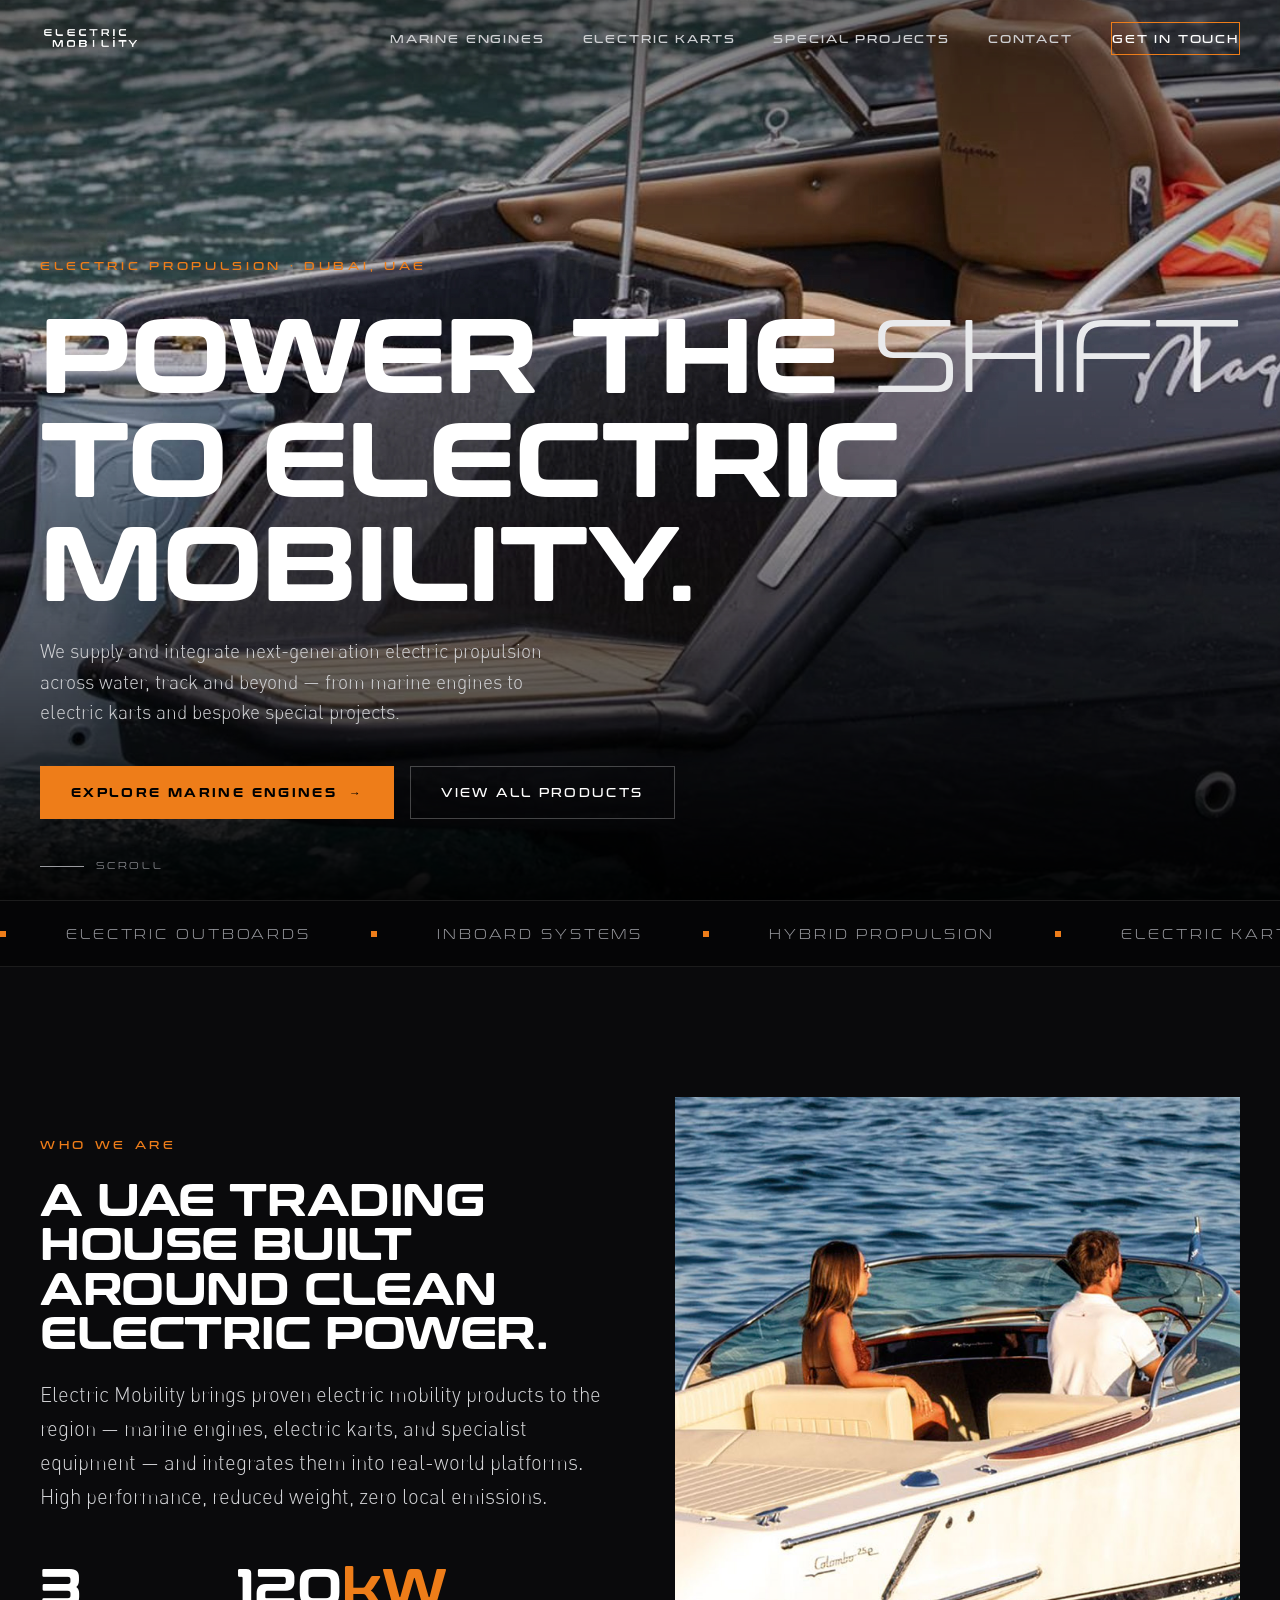
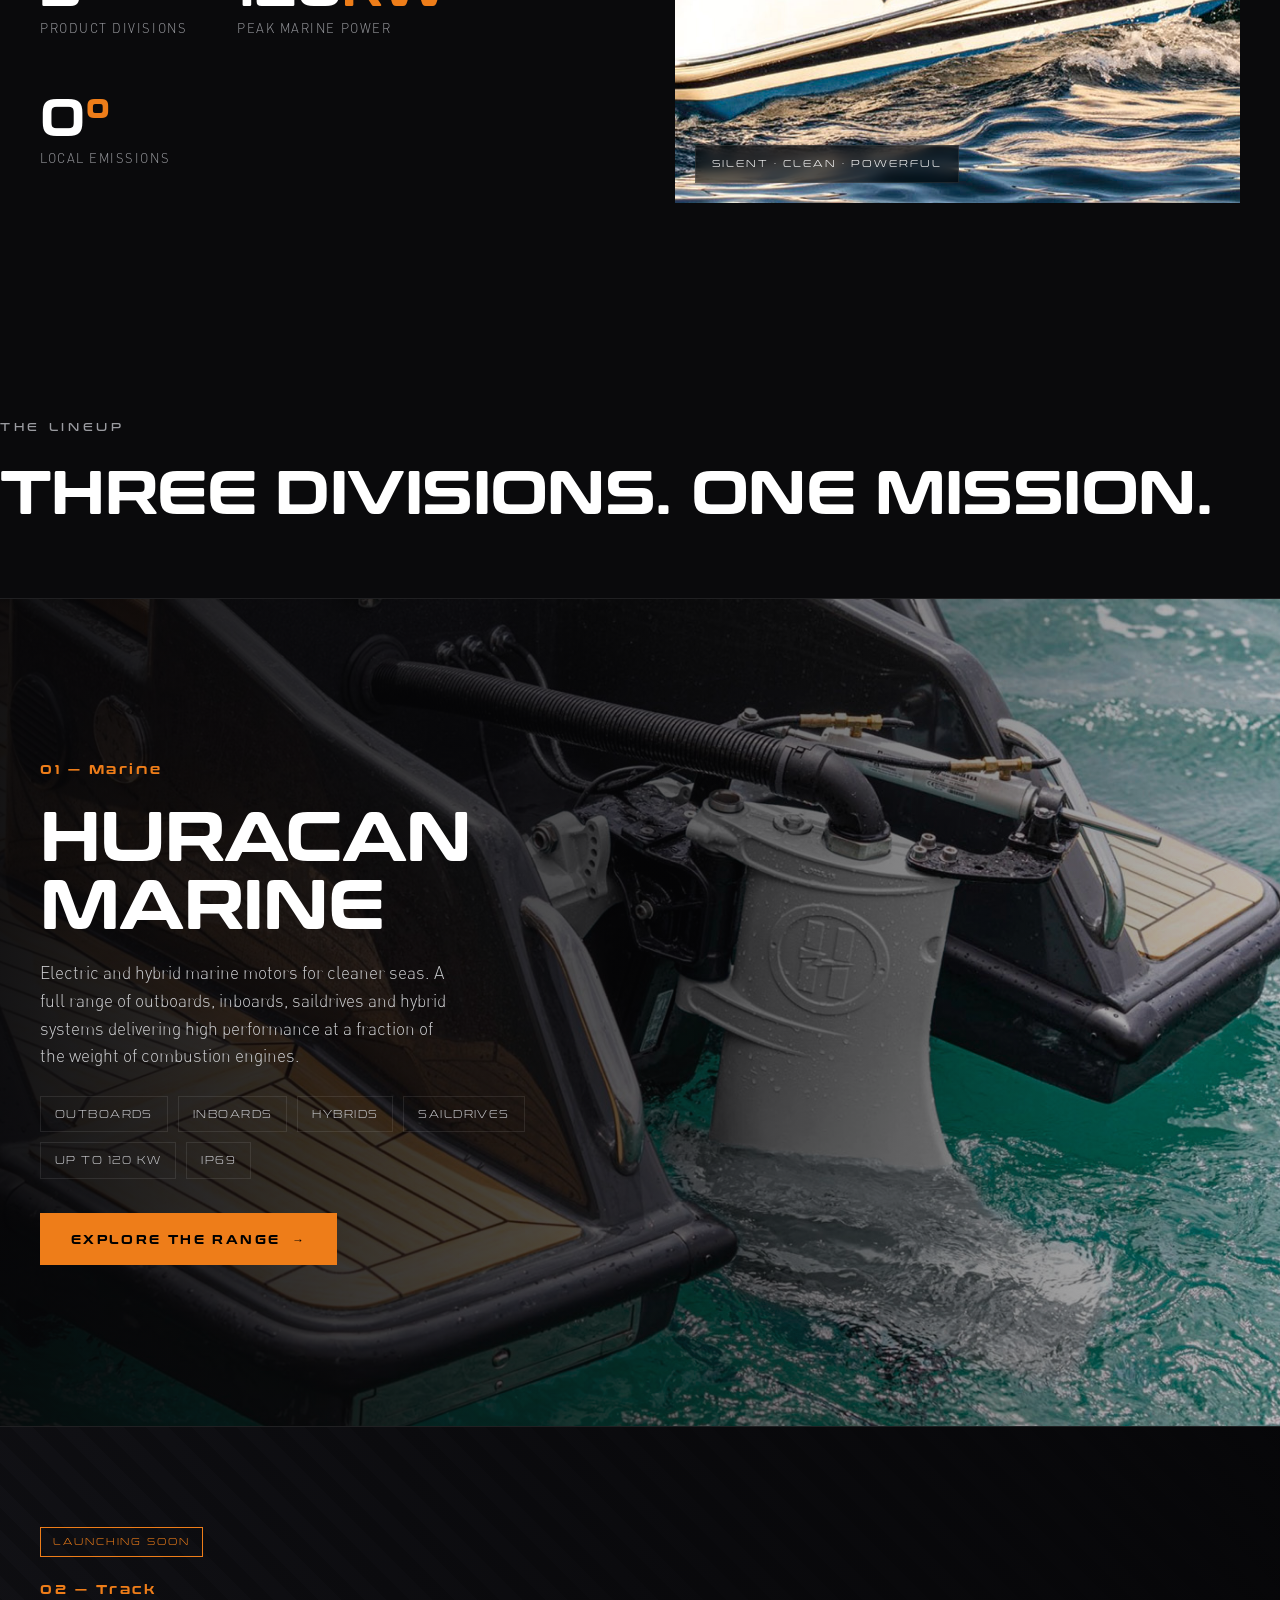
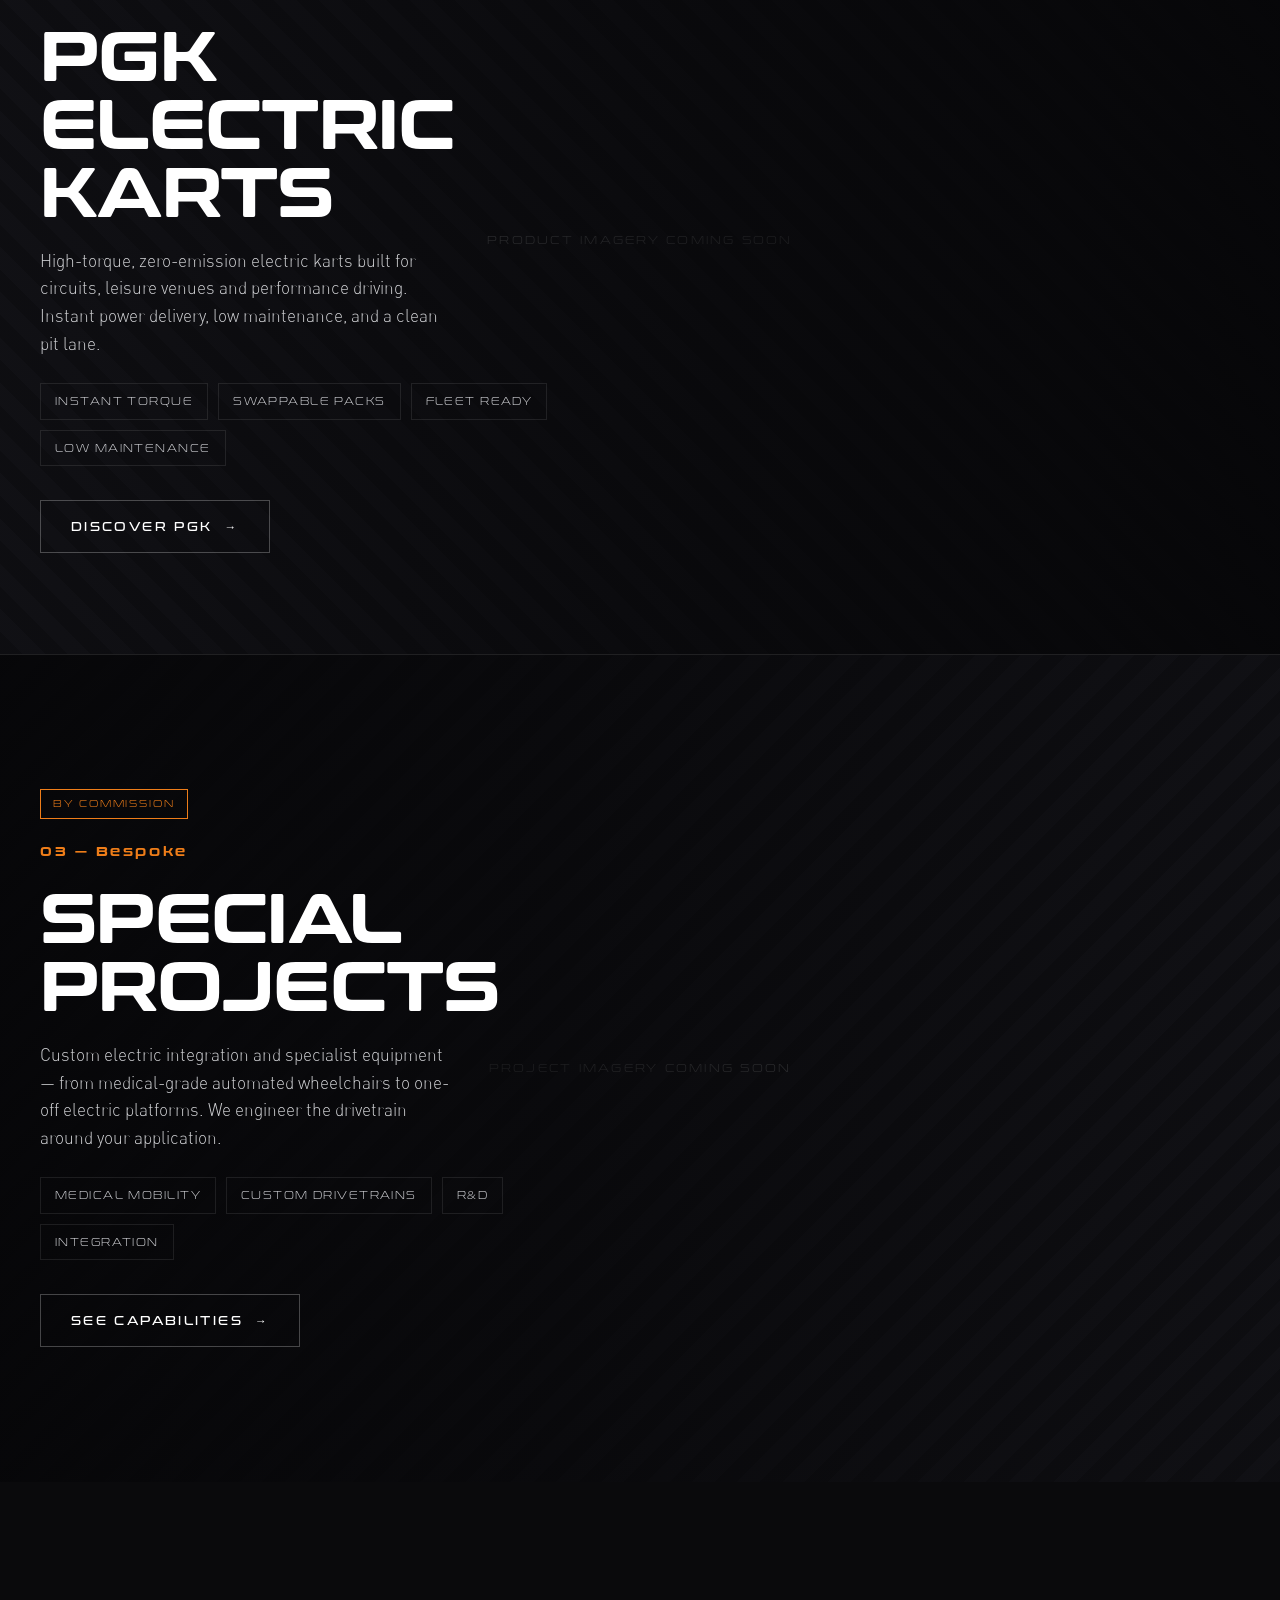
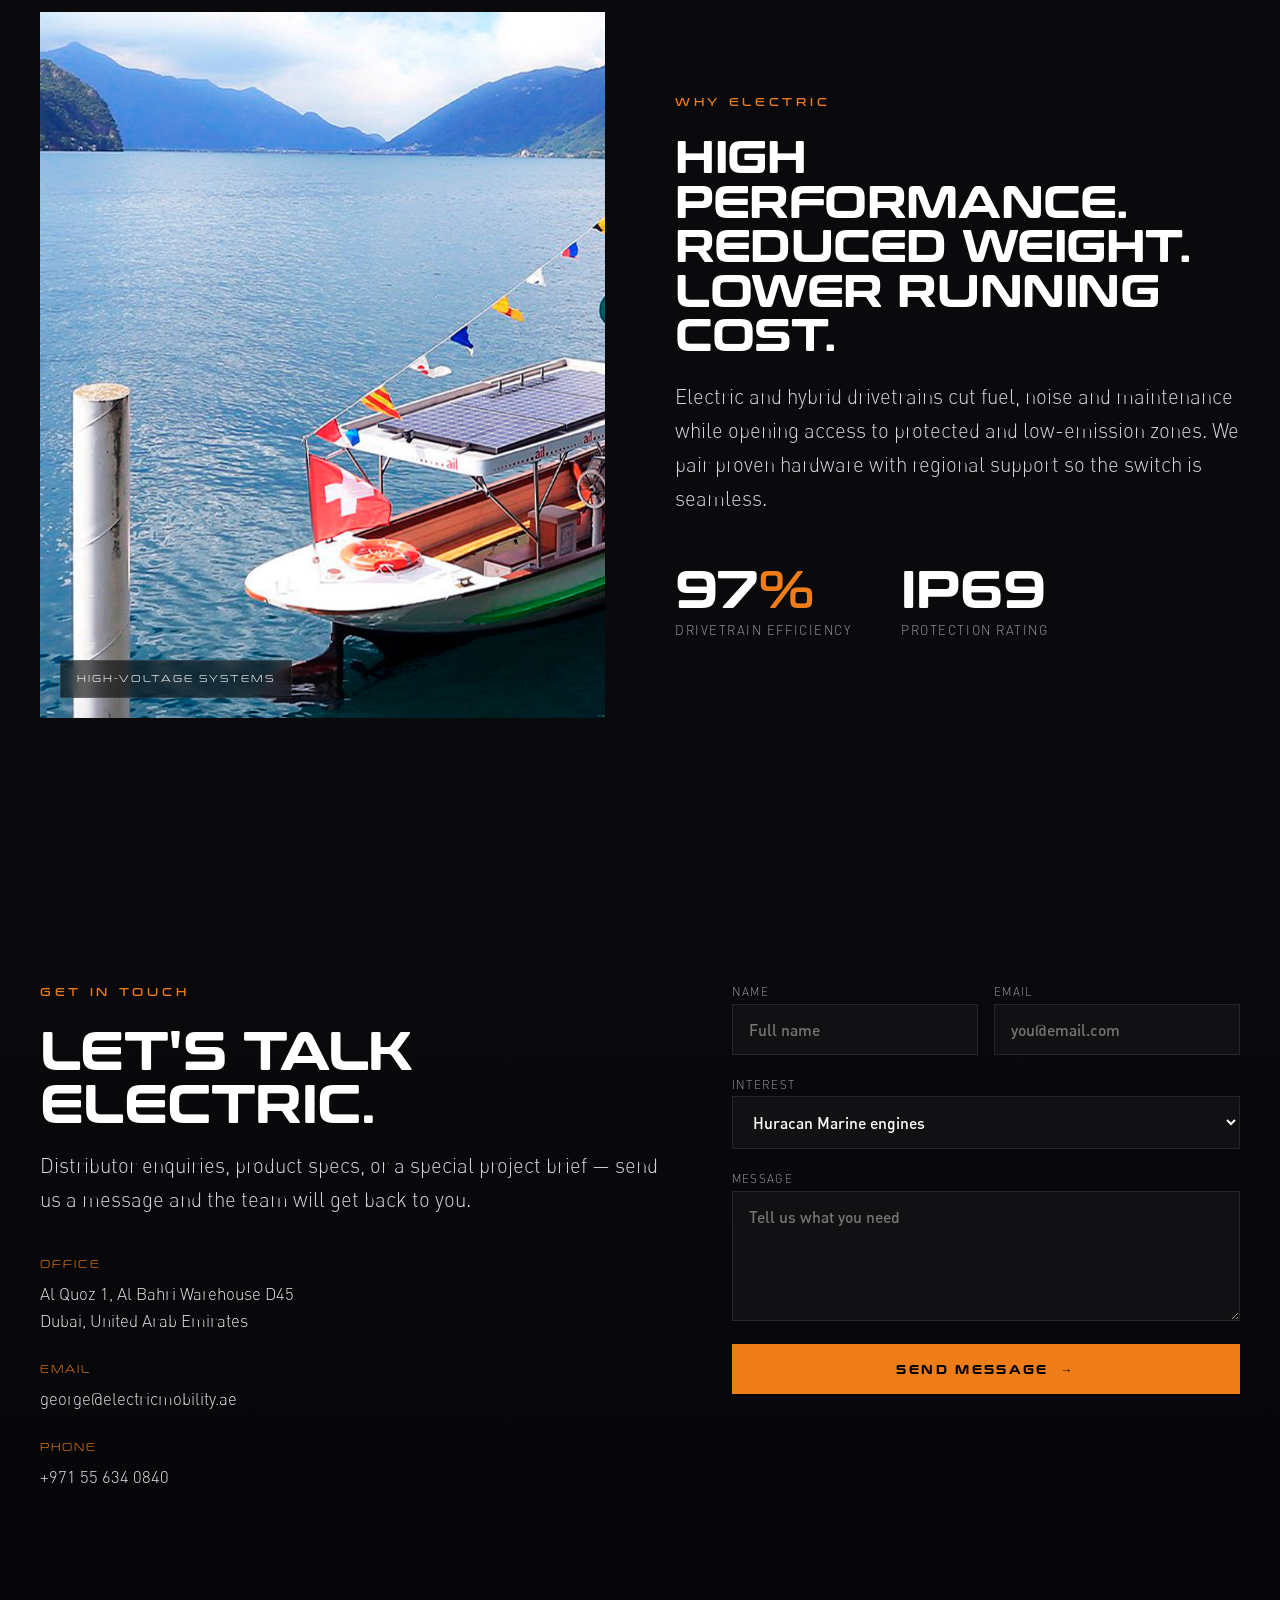
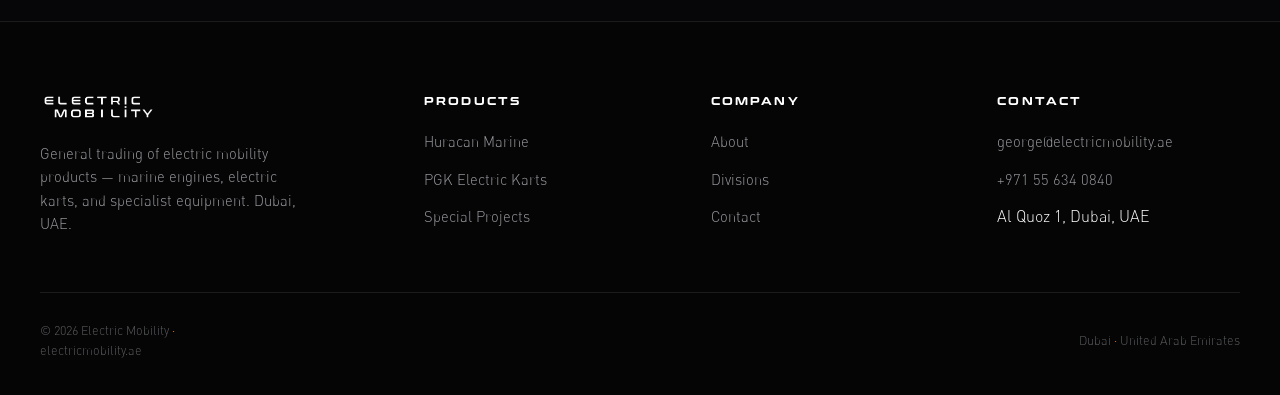
==== index.html @ 78895242 "Add files via upload" ====
<!DOCTYPE html>
<html lang="en">
<head>
<meta charset="UTF-8">
<meta name="viewport" content="width=device-width, initial-scale=1.0">
<title>Electric Mobility | Electric Marine, Karts & Special Projects — Dubai, UAE</title>
<meta name="description" content="Electric Mobility trades next-generation electric propulsion: Huracan marine engines, PGK electric karts, and bespoke special projects. Based in Dubai, UAE.">
<link rel="stylesheet" href="css/style.css">
<noscript><style>.reveal{opacity:1;transform:none;}</style></noscript>
</head>
<body>

<!-- NAV -->
<nav class="nav">
  <div class="wrap">
    <a class="nav-logo" href="index.html"><img src="assets/img/logo/em-logo-white.png" alt="Electric Mobility"></a>
    <div class="nav-links">
      <a href="marine.html">Marine Engines</a>
      <a href="karts.html">Electric Karts</a>
      <a href="special-projects.html">Special Projects</a>
      <a href="#contact">Contact</a>
      <a href="#contact" class="nav-cta">Get in touch</a>
    </div>
    <button class="burger" aria-label="Menu"><span></span><span></span><span></span></button>
  </div>
</nav>
<div class="mobile-menu">
  <a href="marine.html"><span class="idx">01</span>Marine Engines</a>
  <a href="karts.html"><span class="idx">02</span>Electric Karts</a>
  <a href="special-projects.html"><span class="idx">03</span>Special Projects</a>
  <a href="#contact"><span class="idx">04</span>Contact</a>
</div>

<!-- HERO -->
<header class="hero">
  <div class="hero-bg"><img src="assets/img/hero/marine-hero.jpg" alt="Electric marine propulsion"></div>
  <div class="hero-inner">
    <div class="wrap">
      <span class="eyebrow">Electric propulsion · Dubai, UAE</span>
      <h1>Power the <span class="thin">shift</span> to electric mobility.</h1>
      <p class="sub">We supply and integrate next-generation electric propulsion across water, track and beyond — from marine engines to electric karts and bespoke special projects.</p>
      <div class="hero-actions">
        <a href="marine.html" class="btn orange">Explore marine engines <span class="arw">→</span></a>
        <a href="#products" class="btn">View all products</a>
      </div>
    </div>
  </div>
  <div class="scroll-hint"><span class="bar"></span> Scroll</div>
</header>

<!-- STRIP -->
<div class="strip">
  <div class="track">
    <span>Electric Outboards</span><span>Inboard Systems</span><span>Hybrid Propulsion</span><span>Electric Karts</span><span>Medical Mobility</span><span>Custom Integration</span>
    <span>Electric Outboards</span><span>Inboard Systems</span><span>Hybrid Propulsion</span><span>Electric Karts</span><span>Medical Mobility</span><span>Custom Integration</span>
  </div>
</div>

<!-- INTRO -->
<section class="pad" id="about">
  <div class="wrap">
    <div class="intro-grid">
      <div class="col-txt reveal">
        <span class="eyebrow">Who we are</span>
        <h2>A UAE trading house built around clean electric power.</h2>
        <p class="lead">Electric Mobility brings proven electric mobility products to the region — marine engines, electric karts, and specialist equipment — and integrates them into real-world platforms. High performance, reduced weight, zero local emissions.</p>
        <div class="stat-row">
          <div class="stat"><div class="n">3</div><div class="l">Product divisions</div></div>
          <div class="stat"><div class="n">120<span>kW</span></div><div class="l">Peak marine power</div></div>
          <div class="stat"><div class="n">0<span>°</span></div><div class="l">Local emissions</div></div>
        </div>
      </div>
      <div class="intro-img reveal d2">
        <img src="assets/img/hero/lifestyle-01.jpg" alt="Electric boat on the water">
        <div class="tag">Silent · Clean · Powerful</div>
      </div>
    </div>
  </div>
</section>

<!-- PRODUCTS -->
<section id="products">
  <div class="wrap pad-sm reveal">
    <span class="eyebrow muted">The lineup</span>
    <h2 class="section-title">Three divisions. One mission.</h2>
  </div>

  <!-- 01 MARINE -->
  <div class="cat left">
    <div class="cat-bg"><img src="assets/img/hero/marine-01.jpg" alt="Huracan marine engine"></div>
    <div class="wrap">
      <div class="cat-content reveal">
        <div class="cat-num">01 — Marine</div>
        <h2>Huracan Marine</h2>
        <p>Electric and hybrid marine motors for cleaner seas. A full range of outboards, inboards, saildrives and hybrid systems delivering high performance at a fraction of the weight of combustion engines.</p>
        <ul class="feat">
          <li>Outboards</li><li>Inboards</li><li>Hybrids</li><li>Saildrives</li><li>Up to 120 kW</li><li>IP69</li>
        </ul>
        <a href="marine.html" class="btn orange">Explore the range <span class="arw">→</span></a>
      </div>
    </div>
  </div>

  <!-- 02 KARTS -->
  <div class="cat right" style="background:radial-gradient(120% 120% at 80% 20%,#1a1a20 0%,#0a0a0c 60%);">
    <div class="cat-bg" style="background:linear-gradient(135deg,#141419,#0a0a0c);">
      <div class="ph" style="width:100%;height:100%;border:0;background:repeating-linear-gradient(45deg,#101014,#101014 16px,#141419 16px,#141419 32px);">Product imagery coming soon</div>
    </div>
    <div class="wrap">
      <div class="cat-content reveal">
        <span class="badge-soon">Launching soon</span>
        <div class="cat-num">02 — Track</div>
        <h2>PGK Electric Karts</h2>
        <p>High-torque, zero-emission electric karts built for circuits, leisure venues and performance driving. Instant power delivery, low maintenance, and a clean pit lane.</p>
        <ul class="feat">
          <li>Instant torque</li><li>Swappable packs</li><li>Fleet ready</li><li>Low maintenance</li>
        </ul>
        <a href="karts.html" class="btn ghost">Discover PGK <span class="arw">→</span></a>
      </div>
    </div>
  </div>

  <!-- 03 SPECIAL PROJECTS -->
  <div class="cat left" style="background:radial-gradient(120% 120% at 20% 20%,#1a1a20 0%,#0a0a0c 60%);">
    <div class="cat-bg" style="background:linear-gradient(135deg,#141419,#0a0a0c);">
      <div class="ph" style="width:100%;height:100%;border:0;background:repeating-linear-gradient(-45deg,#101014,#101014 16px,#141419 16px,#141419 32px);">Project imagery coming soon</div>
    </div>
    <div class="wrap">
      <div class="cat-content reveal">
        <span class="badge-soon">By commission</span>
        <div class="cat-num">03 — Bespoke</div>
        <h2>Special Projects</h2>
        <p>Custom electric integration and specialist equipment — from medical-grade automated wheelchairs to one-off electric platforms. We engineer the drivetrain around your application.</p>
        <ul class="feat">
          <li>Medical mobility</li><li>Custom drivetrains</li><li>R&amp;D</li><li>Integration</li>
        </ul>
        <a href="special-projects.html" class="btn ghost">See capabilities <span class="arw">→</span></a>
      </div>
    </div>
  </div>
</section>

<!-- WHY / TECH -->
<section class="pad">
  <div class="wrap">
    <div class="intro-grid">
      <div class="intro-img reveal">
        <img src="assets/img/hero/lifestyle-02.jpg" alt="Electric propulsion technology">
        <div class="tag">High-voltage systems</div>
      </div>
      <div class="col-txt reveal d2">
        <span class="eyebrow">Why electric</span>
        <h2>High performance. Reduced weight. Lower running cost.</h2>
        <p class="lead">Electric and hybrid drivetrains cut fuel, noise and maintenance while opening access to protected and low-emission zones. We pair proven hardware with regional support so the switch is seamless.</p>
        <div class="stat-row">
          <div class="stat"><div class="n">97<span>%</span></div><div class="l">Drivetrain efficiency</div></div>
          <div class="stat"><div class="n">IP69</div><div class="l">Protection rating</div></div>
        </div>
      </div>
    </div>
  </div>
</section>

<!-- CONTACT -->
<section class="pad contact" id="contact">
  <div class="wrap">
    <div class="contact-grid">
      <div class="reveal">
        <span class="eyebrow">Get in touch</span>
        <h2>Let's talk electric.</h2>
        <p class="lead">Distributor enquiries, product specs, or a special project brief — send us a message and the team will get back to you.</p>
        <div class="contact-info">
          <div class="ci"><div class="k">Office</div><div class="v">Al Quoz 1, Al Bahri Warehouse D45<br>Dubai, United Arab Emirates</div></div>
          <div class="ci"><div class="k">Email</div><div class="v">george@electricmobility.ae</div></div>
          <div class="ci"><div class="k">Phone</div><div class="v">+971 55 634 0840</div></div>
        </div>
      </div>
      <div class="reveal d2">
        <form class="form">
          <div class="row2">
            <div><label>Name</label><input type="text" required placeholder="Full name"></div>
            <div><label>Email</label><input type="email" required placeholder="you@email.com"></div>
          </div>
          <div><label>Interest</label>
            <select>
              <option>Huracan Marine engines</option>
              <option>PGK Electric karts</option>
              <option>Special projects</option>
              <option>Distributor enquiry</option>
            </select>
          </div>
          <div><label>Message</label><textarea placeholder="Tell us what you need"></textarea></div>
          <button type="submit" class="btn orange" style="justify-content:center;">Send message <span class="arw">→</span></button>
        </form>
      </div>
    </div>
  </div>
</section>

<!-- FOOTER -->
<footer class="footer">
  <div class="wrap">
    <div class="footer-grid">
      <div>
        <div class="footer-logo"><img src="assets/img/logo/em-logo-white.png" alt="Electric Mobility"></div>
        <p>General trading of electric mobility products — marine engines, electric karts, and specialist equipment. Dubai, UAE.</p>
      </div>
      <div>
        <h5>Products</h5>
        <ul>
          <li><a href="marine.html">Huracan Marine</a></li>
          <li><a href="karts.html">PGK Electric Karts</a></li>
          <li><a href="special-projects.html">Special Projects</a></li>
        </ul>
      </div>
      <div>
        <h5>Company</h5>
        <ul>
          <li><a href="#about">About</a></li>
          <li><a href="#products">Divisions</a></li>
          <li><a href="#contact">Contact</a></li>
        </ul>
      </div>
      <div>
        <h5>Contact</h5>
        <ul>
          <li><a href="mailto:george@electricmobility.ae">george@electricmobility.ae</a></li>
          <li><a href="tel:+971556340840">+971 55 634 0840</a></li>
          <li>Al Quoz 1, Dubai, UAE</li>
        </ul>
      </div>
    </div>
    <div class="footer-bottom">
      <p>© <span class="year">2026</span> Electric Mobility <span class="dot">·</span> electricmobility.ae</p>
      <p>Dubai <span class="dot">·</span> United Arab Emirates</p>
    </div>
  </div>
</footer>

<script src="js/main.js"></script>
</body>
</html>
---- css/style.css ----
/* =========================================================
   ELECTRIC MOBILITY — electricmobility.ae
   Dark technical theme. Brand: Black / Orange #EE7D19 / Grey #5A5B5E
   Type: Conthrax (headlines) + DIN Pro (body)
   ========================================================= */

/* ---------- Fonts ---------- */
@font-face{font-family:'Conthrax';src:url('../assets/fonts/Conthrax-Light.otf') format('opentype');font-weight:300;font-style:normal;font-display:swap;}
@font-face{font-family:'Conthrax';src:url('../assets/fonts/Conthrax-Regular.otf') format('opentype');font-weight:400;font-style:normal;font-display:swap;}
@font-face{font-family:'Conthrax';src:url('../assets/fonts/Conthrax-SemiBold.otf') format('opentype');font-weight:600;font-style:normal;font-display:swap;}
@font-face{font-family:'Conthrax';src:url('../assets/fonts/Conthrax-Bold.otf') format('opentype');font-weight:700;font-style:normal;font-display:swap;}
@font-face{font-family:'DINPro';src:url('../assets/fonts/DINPro-Light.otf') format('opentype');font-weight:300;font-style:normal;font-display:swap;}
@font-face{font-family:'DINPro';src:url('../assets/fonts/DINPro-Medium.otf') format('opentype');font-weight:500;font-style:normal;font-display:swap;}
@font-face{font-family:'DINPro';src:url('../assets/fonts/DINPro-Bold.otf') format('opentype');font-weight:700;font-style:normal;font-display:swap;}

/* ---------- Tokens ---------- */
:root{
  --black:#000000;
  --bg:#0a0a0c;
  --bg-2:#111114;
  --bg-3:#17171b;
  --orange:#ee7d19;
  --orange-soft:#f79a4a;
  --grey:#5a5b5e;
  --grey-light:#9a9ba0;
  --line:rgba(255,255,255,0.09);
  --white:#ffffff;
  --head:'Conthrax',sans-serif;
  --body:'DINPro','Segoe UI',sans-serif;
  --nav-h:78px;
  --ease:cubic-bezier(0.16,1,0.3,1);
}

/* ---------- Reset ---------- */
*{margin:0;padding:0;box-sizing:border-box;}
html{scroll-behavior:smooth;-webkit-text-size-adjust:100%;}
body{
  font-family:var(--body);font-weight:300;
  background:var(--bg);color:var(--white);
  line-height:1.6;overflow-x:hidden;
  -webkit-font-smoothing:antialiased;
}
img{max-width:100%;display:block;}
a{color:inherit;text-decoration:none;}
::selection{background:var(--orange);color:#000;}

/* scrollbar */
::-webkit-scrollbar{width:10px;}
::-webkit-scrollbar-track{background:#000;}
::-webkit-scrollbar-thumb{background:#2a2a2e;border-radius:0;}
::-webkit-scrollbar-thumb:hover{background:var(--orange);}

/* ---------- Typography ---------- */
h1,h2,h3,h4,.head{font-family:var(--head);font-weight:700;line-height:1.02;letter-spacing:-0.01em;text-transform:uppercase;}
.eyebrow{
  font-family:var(--head);font-weight:400;font-size:.72rem;letter-spacing:.32em;
  text-transform:uppercase;color:var(--orange);display:inline-block;margin-bottom:22px;
}
.eyebrow.muted{color:var(--grey-light);}
.display{font-size:clamp(2.6rem,7vw,6.2rem);}
.section-title{font-size:clamp(2rem,4.6vw,3.7rem);}
p.lead{font-size:clamp(1.05rem,1.6vw,1.35rem);color:#d5d6d9;font-weight:300;line-height:1.65;}
.muted{color:var(--grey-light);}

/* ---------- Layout ---------- */
.wrap{width:100%;max-width:1320px;margin:0 auto;padding:0 40px;}
section{position:relative;}
.pad{padding:130px 0;}
.pad-sm{padding:80px 0;}

/* ---------- Buttons ---------- */
.btn{
  display:inline-flex;align-items:center;gap:12px;
  font-family:var(--head);font-weight:400;font-size:.74rem;letter-spacing:.2em;text-transform:uppercase;
  padding:16px 30px;border:1px solid rgba(255,255,255,.25);color:#fff;
  background:transparent;cursor:pointer;transition:all .4s var(--ease);
}
.btn .arw{transition:transform .4s var(--ease);}
.btn:hover{background:#fff;color:#000;border-color:#fff;}
.btn:hover .arw{transform:translateX(5px);}
.btn.orange{background:var(--orange);border-color:var(--orange);color:#000;font-weight:700;}
.btn.orange:hover{background:var(--orange-soft);border-color:var(--orange-soft);}
.btn.ghost:hover{background:var(--orange);border-color:var(--orange);color:#000;}

/* ---------- Nav ---------- */
.nav{
  position:fixed;top:0;left:0;width:100%;height:var(--nav-h);z-index:1000;
  display:flex;align-items:center;
  transition:background .45s var(--ease),border-color .45s var(--ease),backdrop-filter .45s var(--ease);
  border-bottom:1px solid transparent;
}
.nav.scrolled{background:rgba(8,8,10,.82);backdrop-filter:blur(14px);border-bottom:1px solid var(--line);}
.nav .wrap{display:flex;align-items:center;justify-content:space-between;}
.nav-logo img{height:26px;width:auto;}
.nav-links{display:flex;align-items:center;gap:38px;}
.nav-links a{
  font-family:var(--head);font-weight:400;font-size:.72rem;letter-spacing:.16em;text-transform:uppercase;
  color:#cfd0d3;position:relative;padding:6px 0;transition:color .3s;
}
.nav-links a::after{content:"";position:absolute;left:0;bottom:0;width:0;height:1px;background:var(--orange);transition:width .35s var(--ease);}
.nav-links a:hover{color:#fff;}
.nav-links a:hover::after,.nav-links a.active::after{width:100%;}
.nav-links a.active{color:#fff;}
.nav-cta{border:1px solid var(--orange);color:#fff!important;padding:11px 20px;}
.nav-cta::after{display:none!important;}
.nav-cta:hover{background:var(--orange);color:#000!important;}
.burger{display:none;flex-direction:column;gap:6px;background:none;border:0;cursor:pointer;padding:8px;}
.burger span{width:26px;height:2px;background:#fff;transition:.3s;}
.mobile-menu{
  position:fixed;inset:0;background:#0a0a0c;z-index:999;transform:translateX(100%);
  transition:transform .5s var(--ease);display:flex;flex-direction:column;justify-content:center;gap:8px;padding:40px;
}
.mobile-menu.open{transform:translateX(0);}
.mobile-menu a{font-family:var(--head);font-weight:700;font-size:2rem;text-transform:uppercase;padding:14px 0;border-bottom:1px solid var(--line);}
.mobile-menu a .idx{font-size:.8rem;color:var(--orange);margin-right:14px;vertical-align:middle;}

/* ---------- Hero ---------- */
.hero{height:100vh;min-height:640px;position:relative;display:flex;align-items:flex-end;overflow:hidden;}
.hero-bg{position:absolute;inset:0;z-index:0;}
.hero-bg img{width:100%;height:100%;object-fit:cover;transform:scale(1.08);animation:heroZoom 14s var(--ease) forwards;}
@keyframes heroZoom{to{transform:scale(1);}}
.hero-bg::after{content:"";position:absolute;inset:0;
  background:linear-gradient(180deg,rgba(0,0,0,.55) 0%,rgba(0,0,0,.15) 35%,rgba(0,0,0,.65) 78%,rgba(0,0,0,.97) 100%);}
.hero-inner{position:relative;z-index:2;width:100%;padding-bottom:9vh;}
.hero h1{font-size:clamp(2.7rem,8vw,7rem);margin:0 0 26px;max-width:16ch;}
.hero h1 .thin{font-weight:300;color:#e9eaec;}
.hero .sub{max-width:52ch;color:#d3d4d7;font-size:clamp(1rem,1.5vw,1.28rem);margin-bottom:38px;}
.hero-actions{display:flex;gap:16px;flex-wrap:wrap;}
.scroll-hint{position:absolute;left:40px;bottom:26px;z-index:3;display:flex;align-items:center;gap:12px;
  font-family:var(--head);font-size:.62rem;letter-spacing:.28em;text-transform:uppercase;color:var(--grey-light);}
.scroll-hint .bar{width:44px;height:1px;background:var(--grey-light);position:relative;overflow:hidden;}
.scroll-hint .bar::after{content:"";position:absolute;left:-44px;top:0;width:44px;height:100%;background:var(--orange);animation:slide 2.4s infinite;}
@keyframes slide{to{left:44px;}}

/* ---------- Marquee strip ---------- */
.strip{border-top:1px solid var(--line);border-bottom:1px solid var(--line);background:#050506;overflow:hidden;}
.strip .track{display:flex;gap:60px;padding:22px 0;white-space:nowrap;animation:marq 30s linear infinite;}
.strip span{font-family:var(--head);font-size:.82rem;letter-spacing:.22em;text-transform:uppercase;color:var(--grey-light);display:inline-flex;align-items:center;gap:60px;}
.strip span::before{content:"";width:6px;height:6px;background:var(--orange);display:inline-block;}
@keyframes marq{to{transform:translateX(-50%);}}

/* ---------- Section intro ---------- */
.intro-grid{display:grid;grid-template-columns:1fr 1fr;gap:70px;align-items:center;}
.intro-grid .col-txt h2{font-size:clamp(1.8rem,3.4vw,2.9rem);margin-bottom:26px;}
.stat-row{display:flex;gap:50px;margin-top:46px;flex-wrap:wrap;}
.stat .n{font-family:var(--head);font-weight:700;font-size:clamp(2rem,4vw,3.1rem);color:#fff;line-height:1;}
.stat .n span{color:var(--orange);}
.stat .l{font-size:.8rem;letter-spacing:.12em;text-transform:uppercase;color:var(--grey-light);margin-top:10px;}
.intro-img{position:relative;aspect-ratio:4/5;overflow:hidden;}
.intro-img img{width:100%;height:100%;object-fit:cover;}
.intro-img .tag{position:absolute;left:20px;bottom:20px;background:rgba(0,0,0,.6);backdrop-filter:blur(6px);
  padding:10px 16px;font-family:var(--head);font-size:.62rem;letter-spacing:.2em;text-transform:uppercase;border:1px solid var(--line);}

/* ---------- Category blocks ---------- */
.cat{position:relative;min-height:92vh;display:flex;align-items:center;overflow:hidden;border-top:1px solid var(--line);}
.cat-bg{position:absolute;inset:0;z-index:0;}
.cat-bg img{width:100%;height:100%;object-fit:cover;}
.cat-bg::after{content:"";position:absolute;inset:0;}
.cat.left .cat-bg::after{background:linear-gradient(90deg,rgba(6,6,8,.94) 0%,rgba(6,6,8,.72) 42%,rgba(6,6,8,.25) 100%);}
.cat.right{justify-content:flex-end;}
.cat.right .cat-bg::after{background:linear-gradient(270deg,rgba(6,6,8,.94) 0%,rgba(6,6,8,.72) 42%,rgba(6,6,8,.25) 100%);}
.cat-content{position:relative;z-index:2;max-width:560px;}
.cat-num{font-family:var(--head);font-weight:700;font-size:.8rem;letter-spacing:.2em;color:var(--orange);margin-bottom:20px;}
.cat h2{font-size:clamp(2.3rem,5.2vw,4.4rem);margin-bottom:24px;}
.cat p{color:#cfd0d3;font-size:1.08rem;margin-bottom:20px;max-width:46ch;}
.cat .feat{list-style:none;display:flex;flex-wrap:wrap;gap:10px 10px;margin:26px 0 34px;}
.cat .feat li{font-family:var(--head);font-size:.64rem;letter-spacing:.14em;text-transform:uppercase;
  border:1px solid var(--line);padding:9px 14px;color:#cbccd0;}
.badge-soon{display:inline-block;font-family:var(--head);font-size:.6rem;letter-spacing:.2em;text-transform:uppercase;
  color:var(--orange);border:1px solid var(--orange);padding:6px 12px;margin-bottom:22px;}

/* ---------- Product grid (marine page) ---------- */
.filter-bar{display:flex;flex-wrap:wrap;gap:10px;margin-bottom:56px;}
.filter-bar button{
  font-family:var(--head);font-size:.66rem;letter-spacing:.16em;text-transform:uppercase;
  background:transparent;color:var(--grey-light);border:1px solid var(--line);padding:11px 20px;cursor:pointer;transition:.3s;
}
.filter-bar button:hover{color:#fff;border-color:rgba(255,255,255,.4);}
.filter-bar button.active{background:var(--orange);color:#000;border-color:var(--orange);}
.prod-grid{display:grid;grid-template-columns:repeat(3,1fr);gap:2px;background:var(--line);border:1px solid var(--line);}
.card{
  background:var(--bg-2);padding:34px 30px 30px;position:relative;overflow:hidden;
  transition:background .45s var(--ease);display:flex;flex-direction:column;min-height:430px;
}
.card::before{content:"";position:absolute;left:0;top:0;width:100%;height:2px;background:var(--orange);transform:scaleX(0);transform-origin:left;transition:transform .5s var(--ease);}
.card:hover{background:var(--bg-3);}
.card:hover::before{transform:scaleX(1);}
.card:hover .card-img img{transform:scale(1.07);}
.card-cat{font-family:var(--head);font-size:.6rem;letter-spacing:.2em;text-transform:uppercase;color:var(--orange);margin-bottom:14px;}
.card-img{height:190px;display:flex;align-items:center;justify-content:center;margin:6px 0 18px;}
.card-img img{max-height:190px;width:auto;object-fit:contain;transition:transform .6s var(--ease);filter:drop-shadow(0 20px 30px rgba(0,0,0,.5));}
.card h3{font-size:1.45rem;margin-bottom:12px;letter-spacing:0;}
.card .spec{display:flex;gap:22px;margin-top:auto;padding-top:20px;border-top:1px solid var(--line);}
.card .spec .s .v{font-family:var(--head);font-weight:700;font-size:1.15rem;color:#fff;}
.card .spec .s .v small{font-size:.62rem;color:var(--grey-light);margin-left:2px;}
.card .spec .s .k{font-size:.64rem;letter-spacing:.1em;text-transform:uppercase;color:var(--grey-light);margin-top:4px;}
.card .more{margin-top:20px;font-family:var(--head);font-size:.64rem;letter-spacing:.18em;text-transform:uppercase;color:var(--grey-light);display:flex;align-items:center;gap:8px;transition:color .3s;}
.card:hover .more{color:var(--orange);}

/* group heading */
.group-head{display:flex;align-items:baseline;gap:18px;margin:70px 0 30px;}
.group-head:first-of-type{margin-top:0;}
.group-head h3{font-size:1.5rem;}
.group-head .line{flex:1;height:1px;background:var(--line);}
.group-head .cnt{font-family:var(--head);font-size:.7rem;color:var(--grey-light);letter-spacing:.1em;}

/* page hero (interior) */
.page-hero{height:70vh;min-height:520px;display:flex;align-items:flex-end;position:relative;overflow:hidden;}
.page-hero .hero-bg::after{background:linear-gradient(180deg,rgba(0,0,0,.5),rgba(0,0,0,.4) 40%,rgba(10,10,12,.98));}
.page-hero .hero-inner{padding-bottom:8vh;}
.page-hero h1{font-size:clamp(2.6rem,7vw,6rem);margin-bottom:20px;}
.page-hero .sub{max-width:56ch;color:#d3d4d7;font-size:1.15rem;}
.breadcrumb{font-family:var(--head);font-size:.64rem;letter-spacing:.2em;text-transform:uppercase;color:var(--grey-light);margin-bottom:22px;}
.breadcrumb a:hover{color:var(--orange);}

/* placeholder blocks */
.ph{background:repeating-linear-gradient(45deg,#141418,#141418 12px,#17171c 12px,#17171c 24px);
  border:1px solid var(--line);display:flex;align-items:center;justify-content:center;
  color:var(--grey);font-family:var(--head);font-size:.7rem;letter-spacing:.2em;text-transform:uppercase;min-height:280px;}
.ph.tall{aspect-ratio:4/5;}
.ph-grid{display:grid;grid-template-columns:repeat(3,1fr);gap:20px;}
.note{border-left:2px solid var(--orange);background:var(--bg-2);padding:20px 24px;color:var(--grey-light);font-size:.92rem;margin-top:30px;}

/* ---------- Contact ---------- */
.contact{background:linear-gradient(180deg,#0a0a0c,#060608);}
.contact-grid{display:grid;grid-template-columns:1.1fr .9fr;gap:70px;}
.contact h2{font-size:clamp(2rem,4vw,3.2rem);margin-bottom:22px;}
.contact-info{margin-top:40px;display:grid;gap:26px;}
.ci .k{font-family:var(--head);font-size:.66rem;letter-spacing:.2em;text-transform:uppercase;color:var(--orange);margin-bottom:8px;}
.ci .v{font-size:1.05rem;color:#e6e7e9;}
.form{display:grid;gap:16px;}
.form input,.form textarea,.form select{
  width:100%;background:var(--bg-2);border:1px solid var(--line);color:#fff;padding:15px 16px;
  font-family:var(--body);font-size:.98rem;transition:border-color .3s;
}
.form input:focus,.form textarea:focus,.form select:focus{outline:none;border-color:var(--orange);}
.form textarea{min-height:130px;resize:vertical;}
.form .row2{display:grid;grid-template-columns:1fr 1fr;gap:16px;}
.form label{font-size:.72rem;letter-spacing:.12em;text-transform:uppercase;color:var(--grey-light);}

/* ---------- Footer ---------- */
.footer{background:#050506;border-top:1px solid var(--line);padding:70px 0 34px;}
.footer-grid{display:grid;grid-template-columns:1.4fr 1fr 1fr 1fr;gap:44px;margin-bottom:56px;}
.footer-logo img{height:30px;margin-bottom:20px;}
.footer p{color:var(--grey-light);font-size:.92rem;max-width:34ch;}
.footer h5{font-family:var(--head);font-size:.68rem;letter-spacing:.2em;text-transform:uppercase;color:#fff;margin-bottom:20px;}
.footer ul{list-style:none;display:grid;gap:12px;}
.footer ul a{color:var(--grey-light);font-size:.92rem;transition:color .3s;}
.footer ul a:hover{color:var(--orange);}
.footer-bottom{display:flex;justify-content:space-between;align-items:center;padding-top:28px;border-top:1px solid var(--line);flex-wrap:wrap;gap:14px;}
.footer-bottom p{font-size:.78rem;color:var(--grey);}
.footer-bottom .dot{color:var(--orange);}

/* ---------- Reveal animation ---------- */
.reveal{opacity:0;transform:translateY(38px);transition:opacity 1s var(--ease),transform 1s var(--ease);}
.reveal.in{opacity:1;transform:none;}
.reveal.d1{transition-delay:.08s;}
.reveal.d2{transition-delay:.16s;}
.reveal.d3{transition-delay:.24s;}
.reveal.d4{transition-delay:.32s;}

/* ---------- Responsive ---------- */
@media(max-width:980px){
  .wrap{padding:0 24px;}
  .pad{padding:90px 0;}
  .nav-links{display:none;}
  .burger{display:flex;}
  .intro-grid,.contact-grid{grid-template-columns:1fr;gap:44px;}
  .prod-grid{grid-template-columns:repeat(2,1fr);}
  .ph-grid{grid-template-columns:1fr 1fr;}
  .footer-grid{grid-template-columns:1fr 1fr;gap:34px;}
  .cat.right{justify-content:flex-start;}
  .cat.right .cat-bg::after{background:linear-gradient(90deg,rgba(6,6,8,.94),rgba(6,6,8,.7) 42%,rgba(6,6,8,.3));}
  .scroll-hint{display:none;}
}
@media(max-width:600px){
  .wrap{padding:0 18px;}
  .prod-grid{grid-template-columns:1fr;}
  .ph-grid{grid-template-columns:1fr;}
  .footer-grid{grid-template-columns:1fr;}
  .form .row2{grid-template-columns:1fr;}
  .stat-row{gap:30px;}
  .hero{min-height:560px;}
}
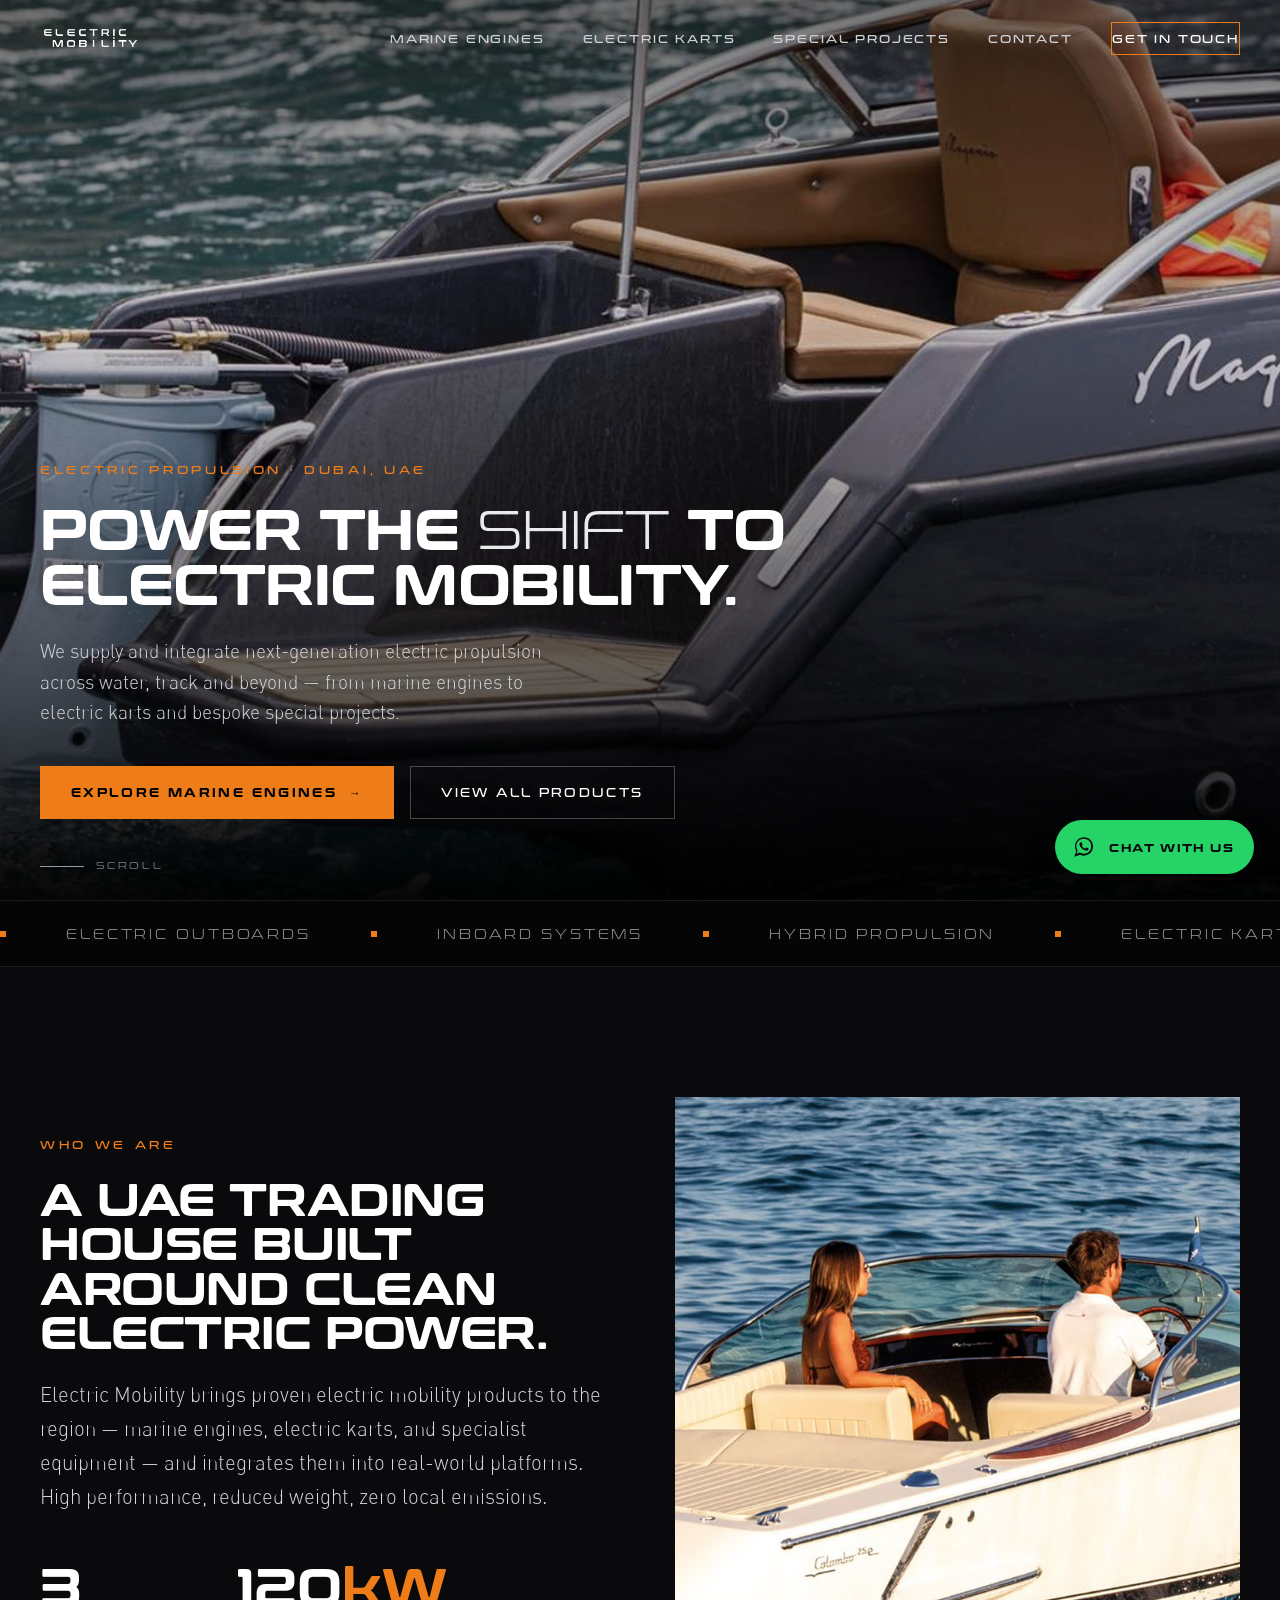
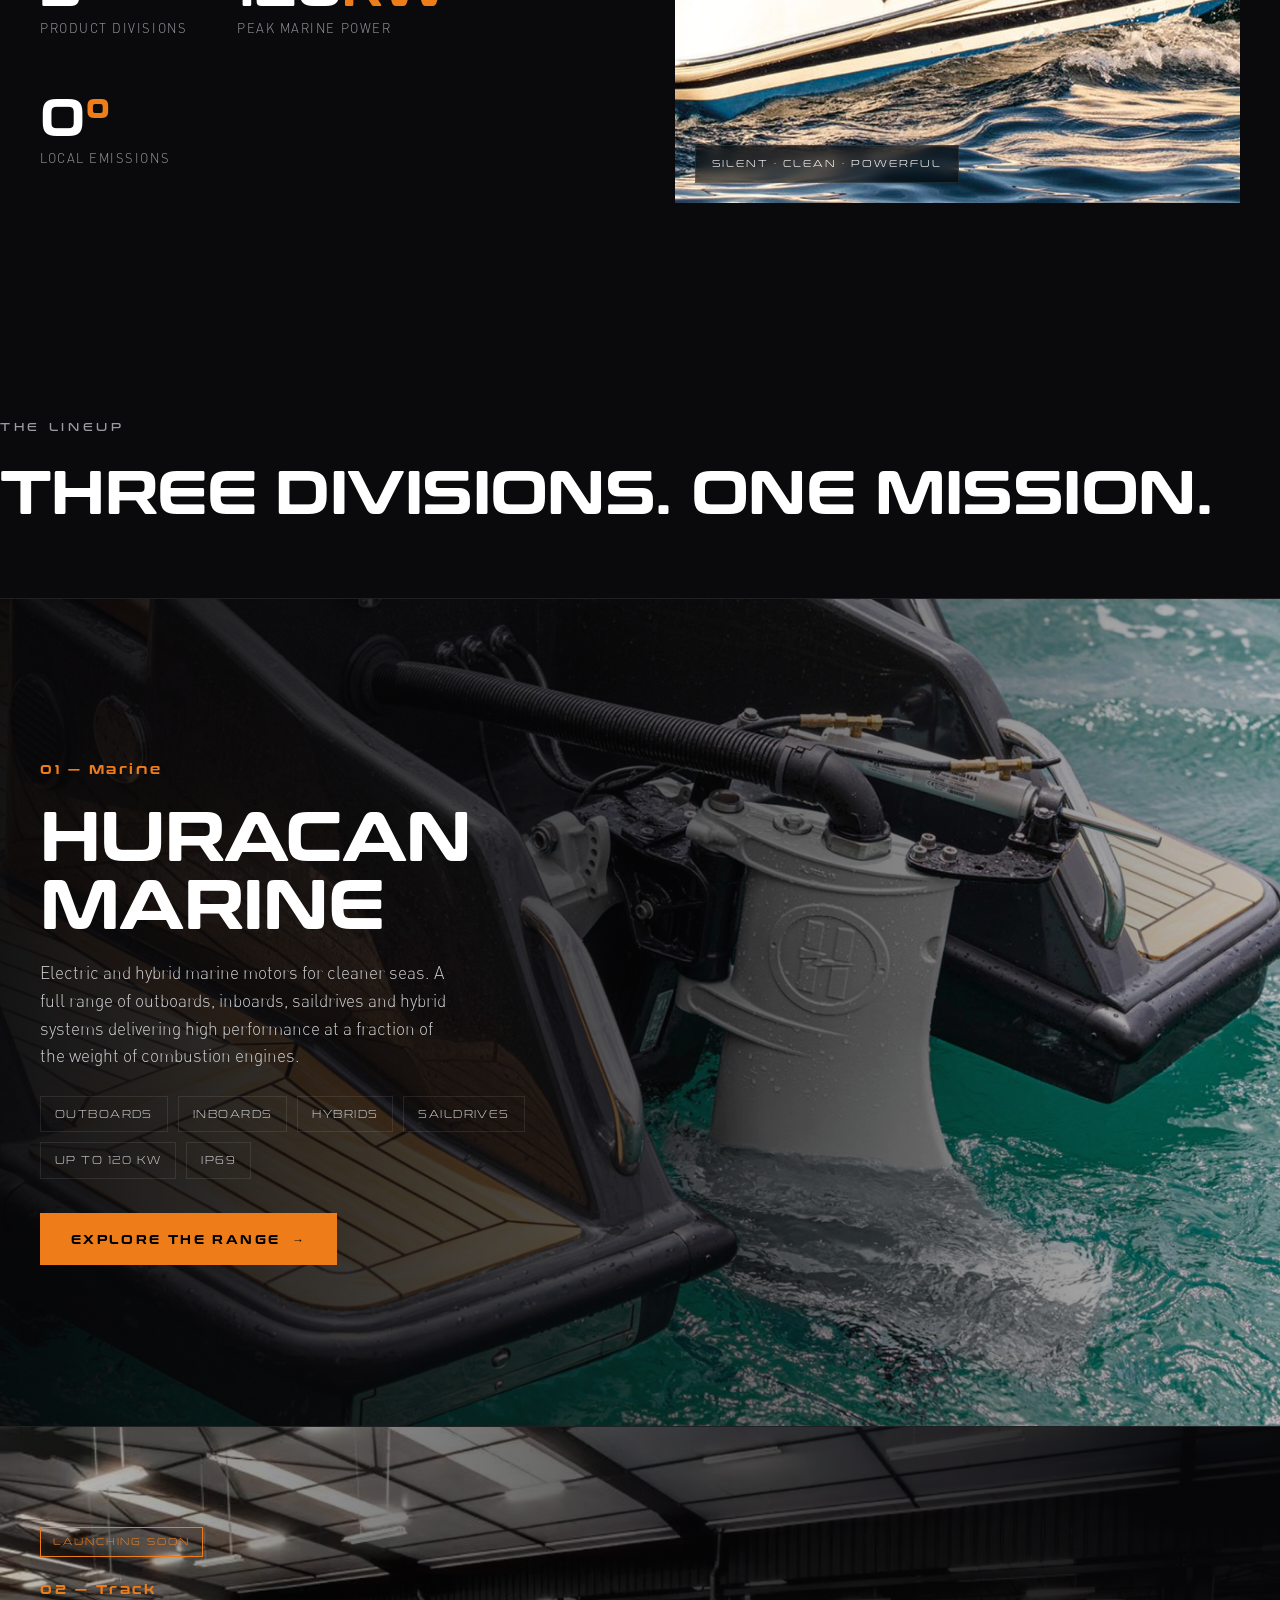
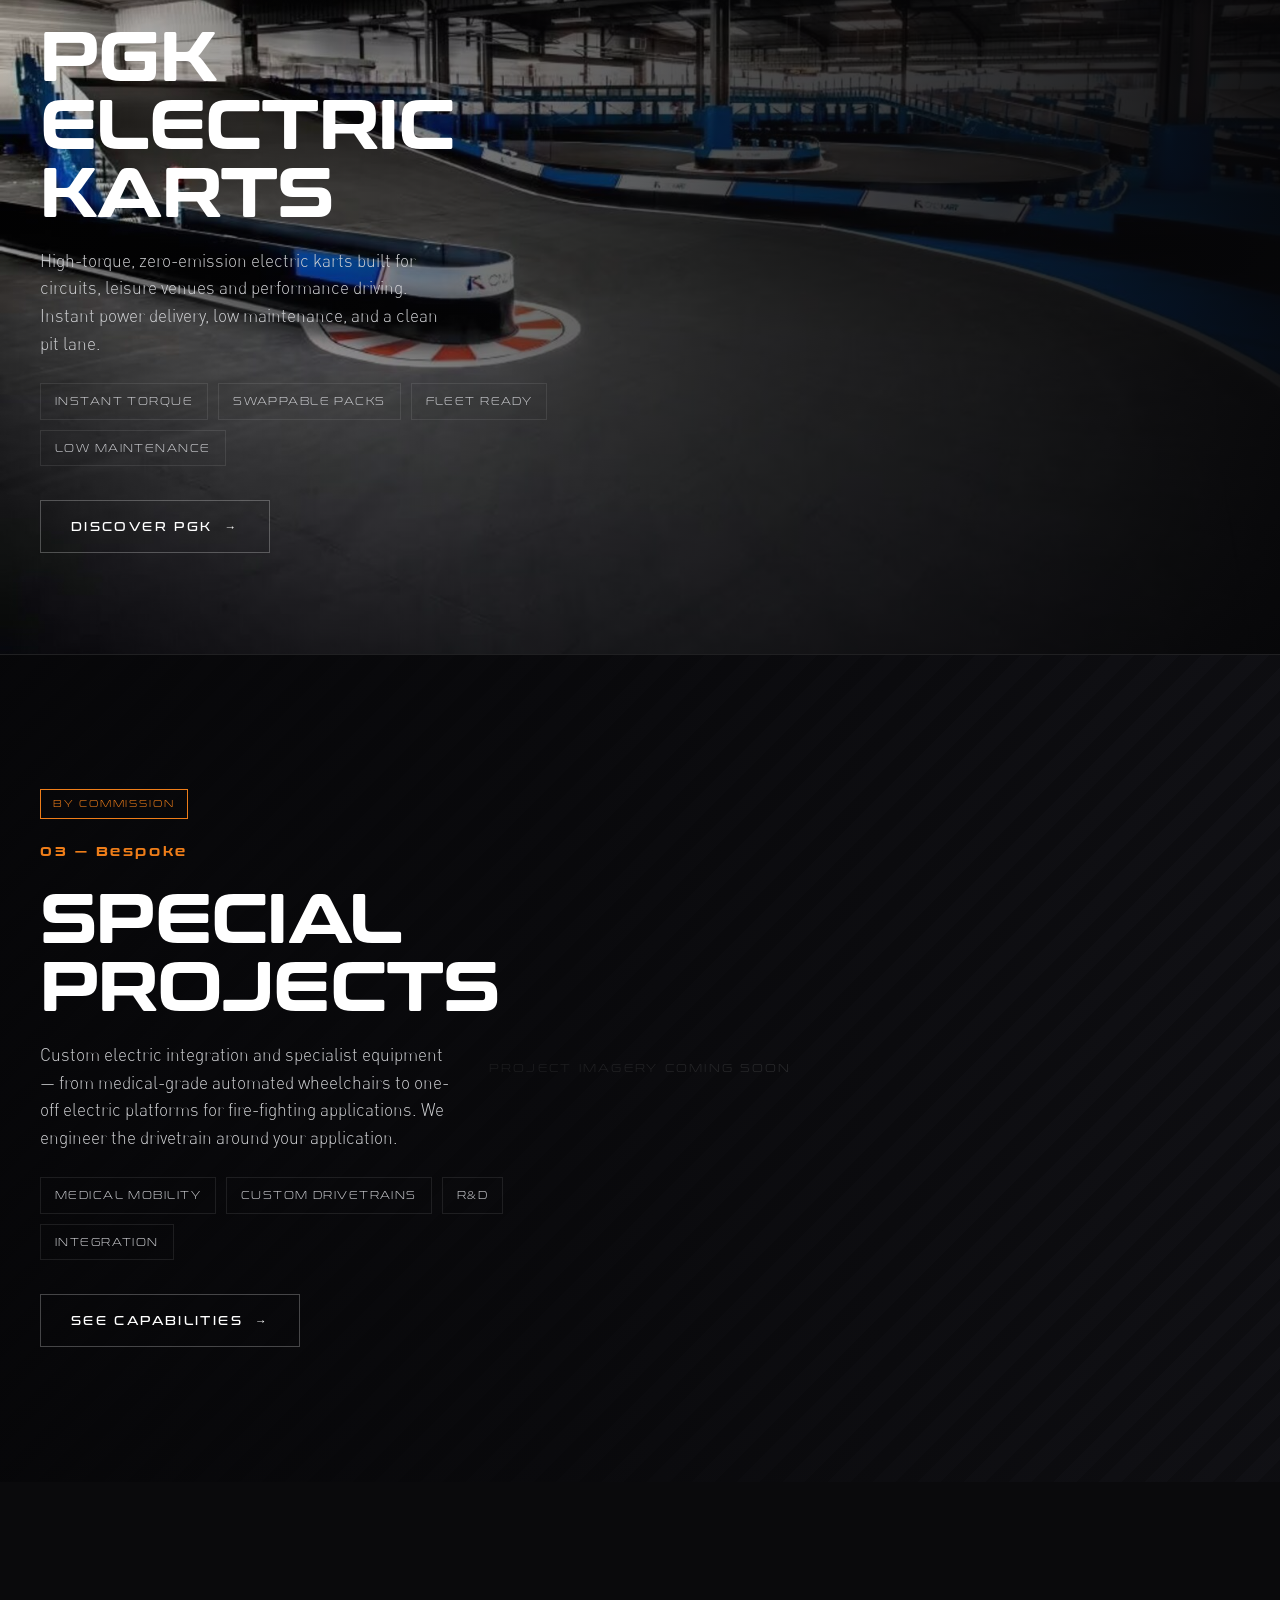
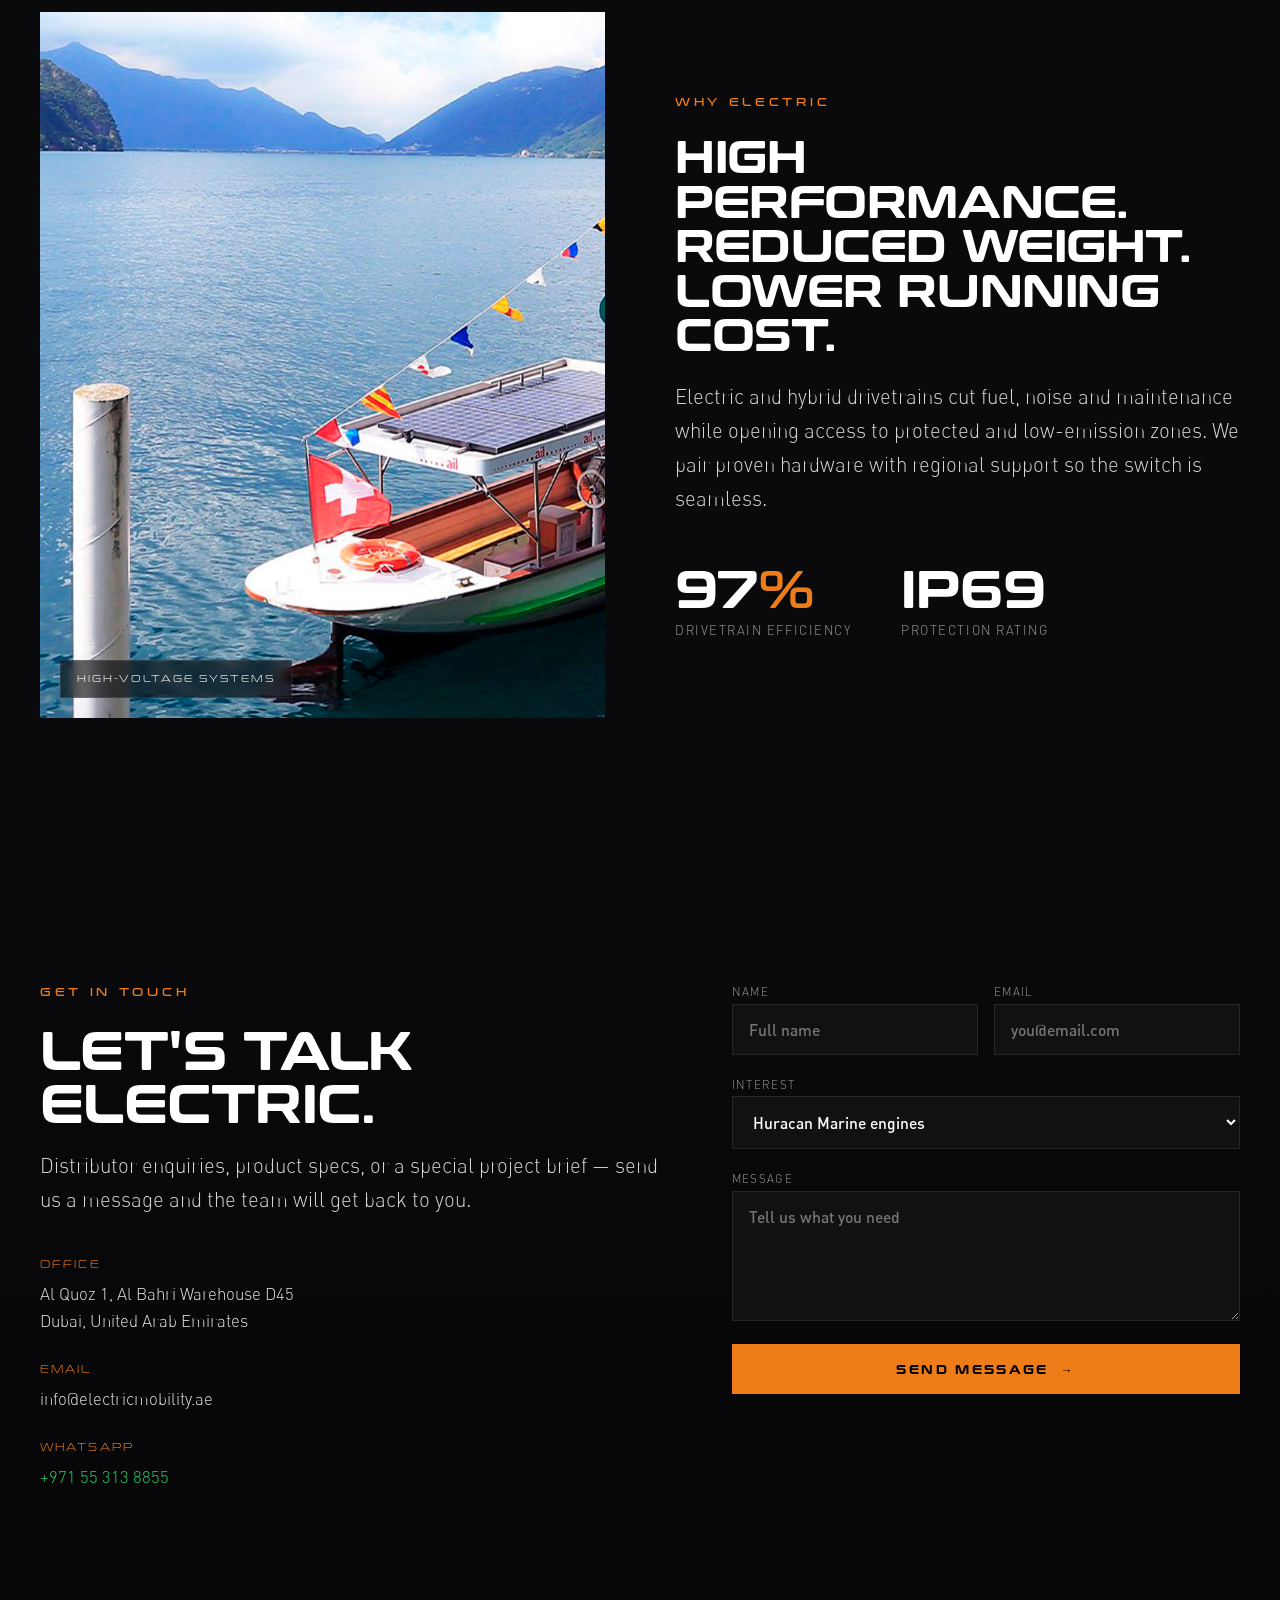
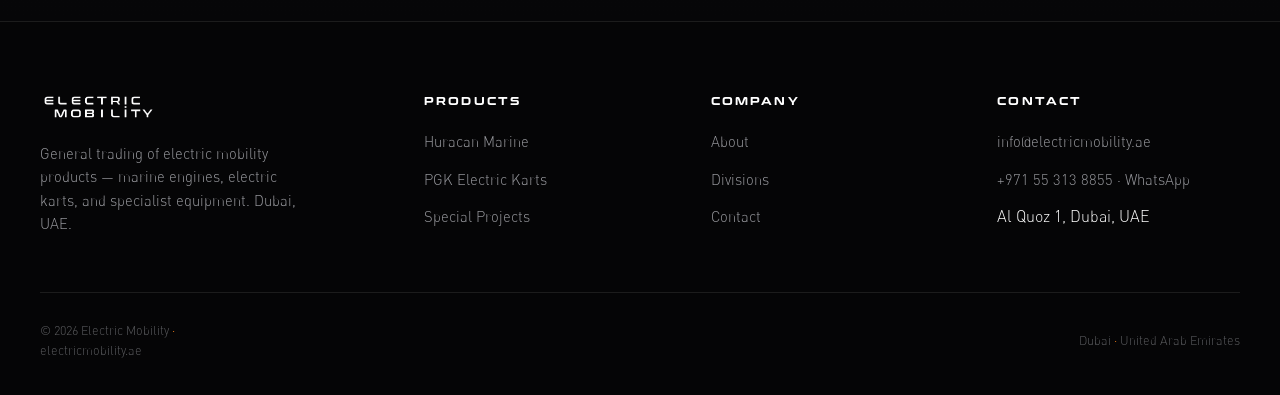
==== commit 1815041b: "Add files via upload" ====
--- a/index.html
+++ b/index.html
@@ -102,10 +102,8 @@
   </div>
 
   <!-- 02 KARTS -->
-  <div class="cat right" style="background:radial-gradient(120% 120% at 80% 20%,#1a1a20 0%,#0a0a0c 60%);">
-    <div class="cat-bg" style="background:linear-gradient(135deg,#141419,#0a0a0c);">
-      <div class="ph" style="width:100%;height:100%;border:0;background:repeating-linear-gradient(45deg,#101014,#101014 16px,#141419 16px,#141419 32px);">Product imagery coming soon</div>
-    </div>
+  <div class="cat right">
+    <div class="cat-bg"><img src="assets/img/karts/karts-wide.jpg" alt="PGK electric karting circuit"></div>
     <div class="wrap">
       <div class="cat-content reveal">
         <span class="badge-soon">Launching soon</span>
@@ -130,7 +128,7 @@
         <span class="badge-soon">By commission</span>
         <div class="cat-num">03 — Bespoke</div>
         <h2>Special Projects</h2>
-        <p>Custom electric integration and specialist equipment — from medical-grade automated wheelchairs to one-off electric platforms. We engineer the drivetrain around your application.</p>
+        <p>Custom electric integration and specialist equipment — from medical-grade automated wheelchairs to one-off electric platforms for fire-fighting applications. We engineer the drivetrain around your application.</p>
         <ul class="feat">
           <li>Medical mobility</li><li>Custom drivetrains</li><li>R&amp;D</li><li>Integration</li>
         </ul>
@@ -171,8 +169,8 @@
         <p class="lead">Distributor enquiries, product specs, or a special project brief — send us a message and the team will get back to you.</p>
         <div class="contact-info">
           <div class="ci"><div class="k">Office</div><div class="v">Al Quoz 1, Al Bahri Warehouse D45<br>Dubai, United Arab Emirates</div></div>
-          <div class="ci"><div class="k">Email</div><div class="v">george@electricmobility.ae</div></div>
-          <div class="ci"><div class="k">Phone</div><div class="v">+971 55 634 0840</div></div>
+          <div class="ci"><div class="k">Email</div><div class="v">info@electricmobility.ae</div></div>
+          <div class="ci"><div class="k">WhatsApp</div><div class="v"><a href="https://wa.me/971553138855" target="_blank" rel="noopener" style="color:#25D366;">+971 55 313 8855</a></div></div>
         </div>
       </div>
       <div class="reveal d2">
@@ -224,8 +222,8 @@
       <div>
         <h5>Contact</h5>
         <ul>
-          <li><a href="mailto:george@electricmobility.ae">george@electricmobility.ae</a></li>
-          <li><a href="tel:+971556340840">+971 55 634 0840</a></li>
+          <li><a href="mailto:info@electricmobility.ae">info@electricmobility.ae</a></li>
+          <li><a href="https://wa.me/971553138855" target="_blank" rel="noopener">+971 55 313 8855 · WhatsApp</a></li>
           <li>Al Quoz 1, Dubai, UAE</li>
         </ul>
       </div>
@@ -238,5 +236,10 @@
 </footer>
 
 <script src="js/main.js"></script>
+<!-- WhatsApp floating chat button -->
+<a class="wa-float" href="https://wa.me/971553138855?text=Hi%20Electric%20Mobility%2C%20I%27d%20like%20to%20know%20more." target="_blank" rel="noopener" aria-label="Chat on WhatsApp">
+  <svg viewBox="0 0 32 32" fill="currentColor" xmlns="http://www.w3.org/2000/svg"><path d="M16.04 4C9.9 4 4.9 9 4.9 15.14c0 2.05.56 4.05 1.62 5.8L4 28l7.24-2.46a11.1 11.1 0 0 0 4.8 1.1h.01c6.14 0 11.14-5 11.14-11.14C27.19 9 22.18 4 16.04 4Zm0 20.4h-.01a9.2 9.2 0 0 1-4.68-1.28l-.34-.2-4.3 1.46 1.43-4.19-.22-.35a9.16 9.16 0 0 1-1.4-4.9c0-5.07 4.13-9.2 9.2-9.2 2.46 0 4.77.96 6.5 2.7a9.13 9.13 0 0 1 2.7 6.5c0 5.08-4.13 9.2-9.2 9.2Zm5.05-6.89c-.28-.14-1.64-.81-1.9-.9-.25-.1-.44-.14-.62.14-.18.28-.71.9-.87 1.08-.16.18-.32.2-.6.07-.28-.14-1.17-.43-2.23-1.38-.82-.73-1.38-1.64-1.54-1.92-.16-.28-.02-.43.12-.57.13-.13.28-.32.42-.49.14-.16.18-.28.28-.46.09-.18.05-.35-.02-.49-.07-.14-.62-1.5-.85-2.06-.22-.53-.45-.46-.62-.47l-.53-.01c-.18 0-.48.07-.73.35-.25.28-.96.94-.96 2.3 0 1.36.98 2.67 1.12 2.85.14.18 1.93 2.95 4.68 4.13.65.28 1.16.45 1.56.58.66.21 1.25.18 1.72.11.53-.08 1.64-.67 1.87-1.32.23-.65.23-1.2.16-1.32-.07-.12-.25-.19-.53-.33Z"/></svg>
+  <span class="wa-txt">Chat with us</span>
+</a>
 </body>
 </html>
--- a/css/style.css
+++ b/css/style.css
@@ -122,7 +122,7 @@
 .hero-bg::after{content:"";position:absolute;inset:0;
   background:linear-gradient(180deg,rgba(0,0,0,.55) 0%,rgba(0,0,0,.15) 35%,rgba(0,0,0,.65) 78%,rgba(0,0,0,.97) 100%);}
 .hero-inner{position:relative;z-index:2;width:100%;padding-bottom:9vh;}
-.hero h1{font-size:clamp(2.7rem,8vw,7rem);margin:0 0 26px;max-width:16ch;}
+.hero h1{font-size:clamp(1.5rem,4.2vw,3.5rem);margin:0 0 26px;max-width:20ch;}
 .hero h1 .thin{font-weight:300;color:#e9eaec;}
 .hero .sub{max-width:52ch;color:#d3d4d7;font-size:clamp(1rem,1.5vw,1.28rem);margin-bottom:38px;}
 .hero-actions{display:flex;gap:16px;flex-wrap:wrap;}
@@ -208,7 +208,7 @@
 .page-hero{height:70vh;min-height:520px;display:flex;align-items:flex-end;position:relative;overflow:hidden;}
 .page-hero .hero-bg::after{background:linear-gradient(180deg,rgba(0,0,0,.5),rgba(0,0,0,.4) 40%,rgba(10,10,12,.98));}
 .page-hero .hero-inner{padding-bottom:8vh;}
-.page-hero h1{font-size:clamp(2.6rem,7vw,6rem);margin-bottom:20px;}
+.page-hero h1{font-size:clamp(1.6rem,4vw,3.1rem);margin-bottom:20px;}
 .page-hero .sub{max-width:56ch;color:#d3d4d7;font-size:1.15rem;}
 .breadcrumb{font-family:var(--head);font-size:.64rem;letter-spacing:.2em;text-transform:uppercase;color:var(--grey-light);margin-bottom:22px;}
 .breadcrumb a:hover{color:var(--orange);}
@@ -250,6 +250,30 @@
 .footer-bottom{display:flex;justify-content:space-between;align-items:center;padding-top:28px;border-top:1px solid var(--line);flex-wrap:wrap;gap:14px;}
 .footer-bottom p{font-size:.78rem;color:var(--grey);}
 .footer-bottom .dot{color:var(--orange);}
+
+/* ---------- WhatsApp floating button ---------- */
+.wa-float{
+  position:fixed;right:26px;bottom:26px;z-index:1200;
+  display:inline-flex;align-items:center;gap:12px;
+  background:#25D366;color:#0a0a0c;
+  padding:14px 20px 14px 16px;border-radius:50px;
+  font-family:var(--head);font-weight:700;font-size:.72rem;letter-spacing:.12em;text-transform:uppercase;
+  box-shadow:0 10px 30px rgba(0,0,0,.45),0 0 0 0 rgba(37,211,102,.5);
+  transition:transform .35s var(--ease),box-shadow .35s var(--ease);
+  animation:waPulse 2.6s infinite;
+}
+.wa-float svg{width:26px;height:26px;flex:none;}
+.wa-float .wa-txt{white-space:nowrap;}
+.wa-float:hover{transform:translateY(-3px);box-shadow:0 14px 36px rgba(0,0,0,.55);}
+@keyframes waPulse{
+  0%{box-shadow:0 10px 30px rgba(0,0,0,.45),0 0 0 0 rgba(37,211,102,.45);}
+  70%{box-shadow:0 10px 30px rgba(0,0,0,.45),0 0 0 16px rgba(37,211,102,0);}
+  100%{box-shadow:0 10px 30px rgba(0,0,0,.45),0 0 0 0 rgba(37,211,102,0);}
+}
+@media(max-width:600px){
+  .wa-float{right:16px;bottom:16px;padding:14px;}
+  .wa-float .wa-txt{display:none;}
+}
 
 /* ---------- Reveal animation ---------- */
 .reveal{opacity:0;transform:translateY(38px);transition:opacity 1s var(--ease),transform 1s var(--ease);}
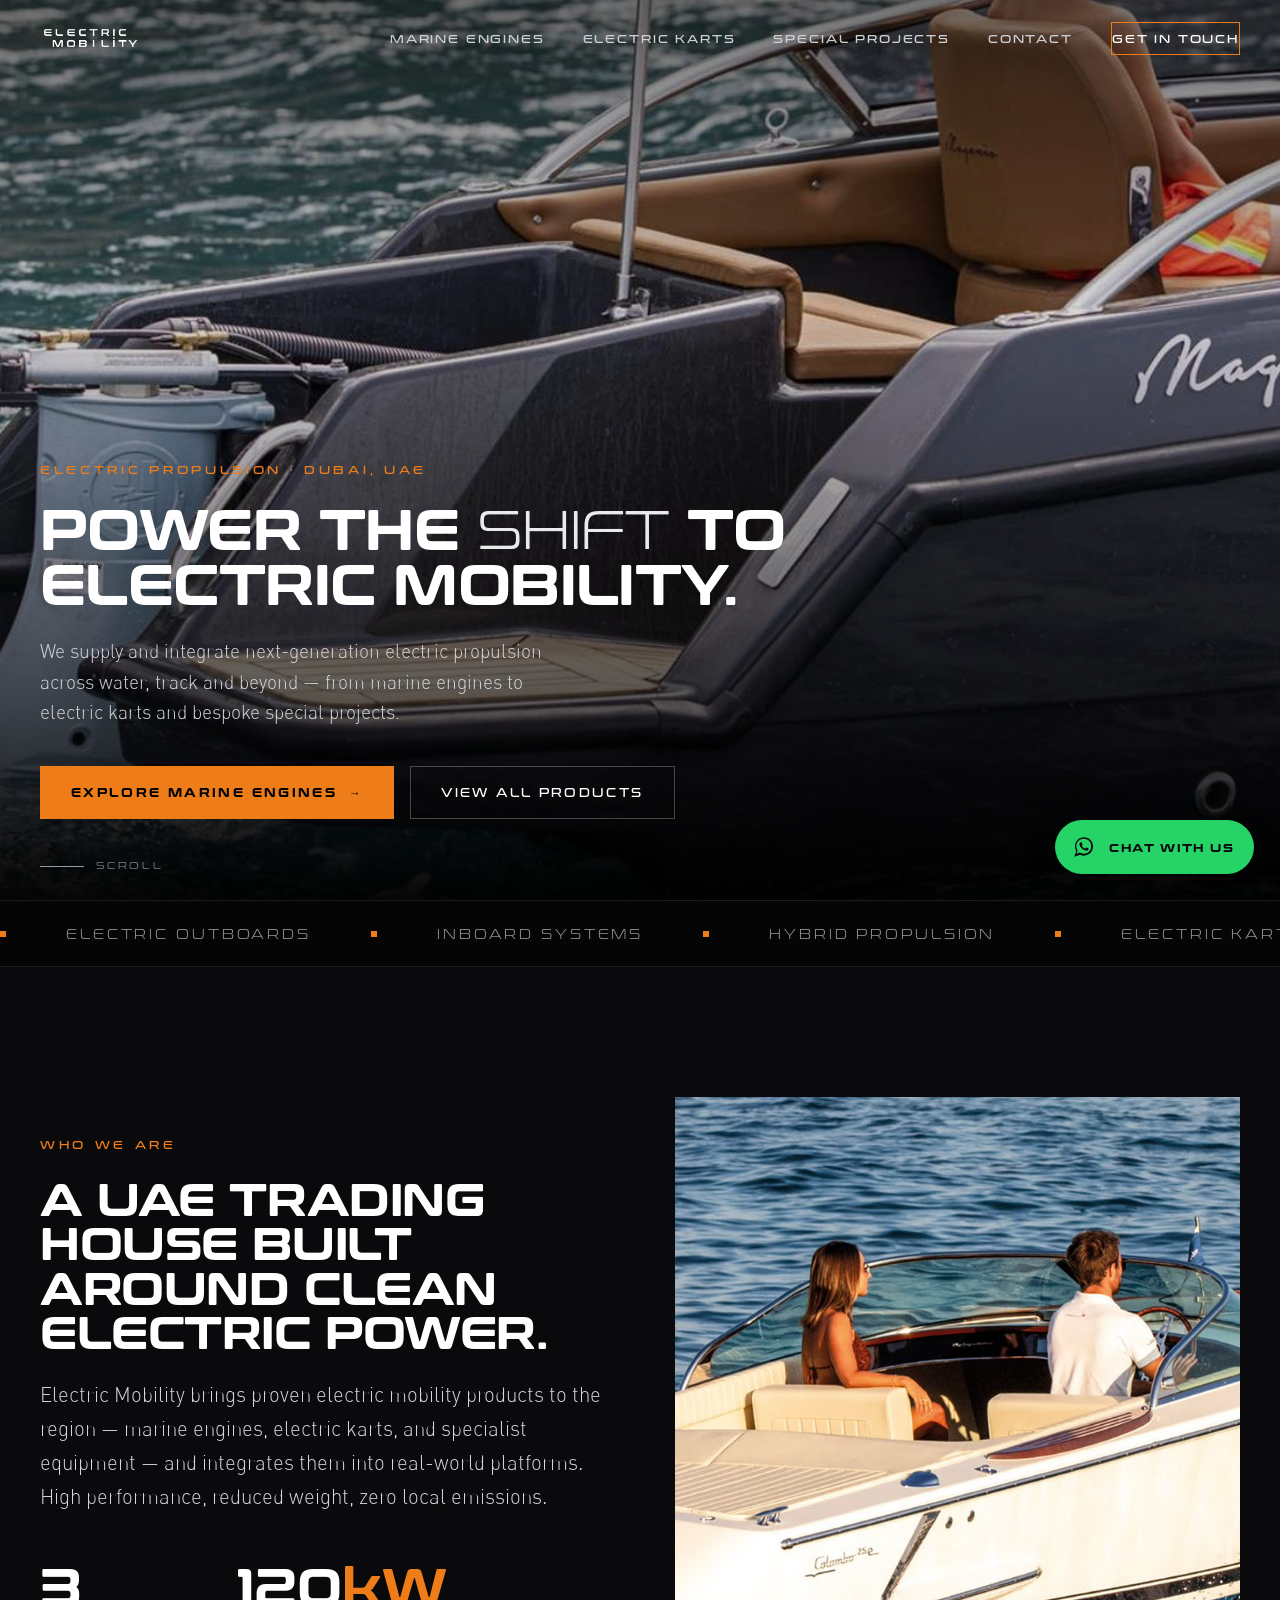
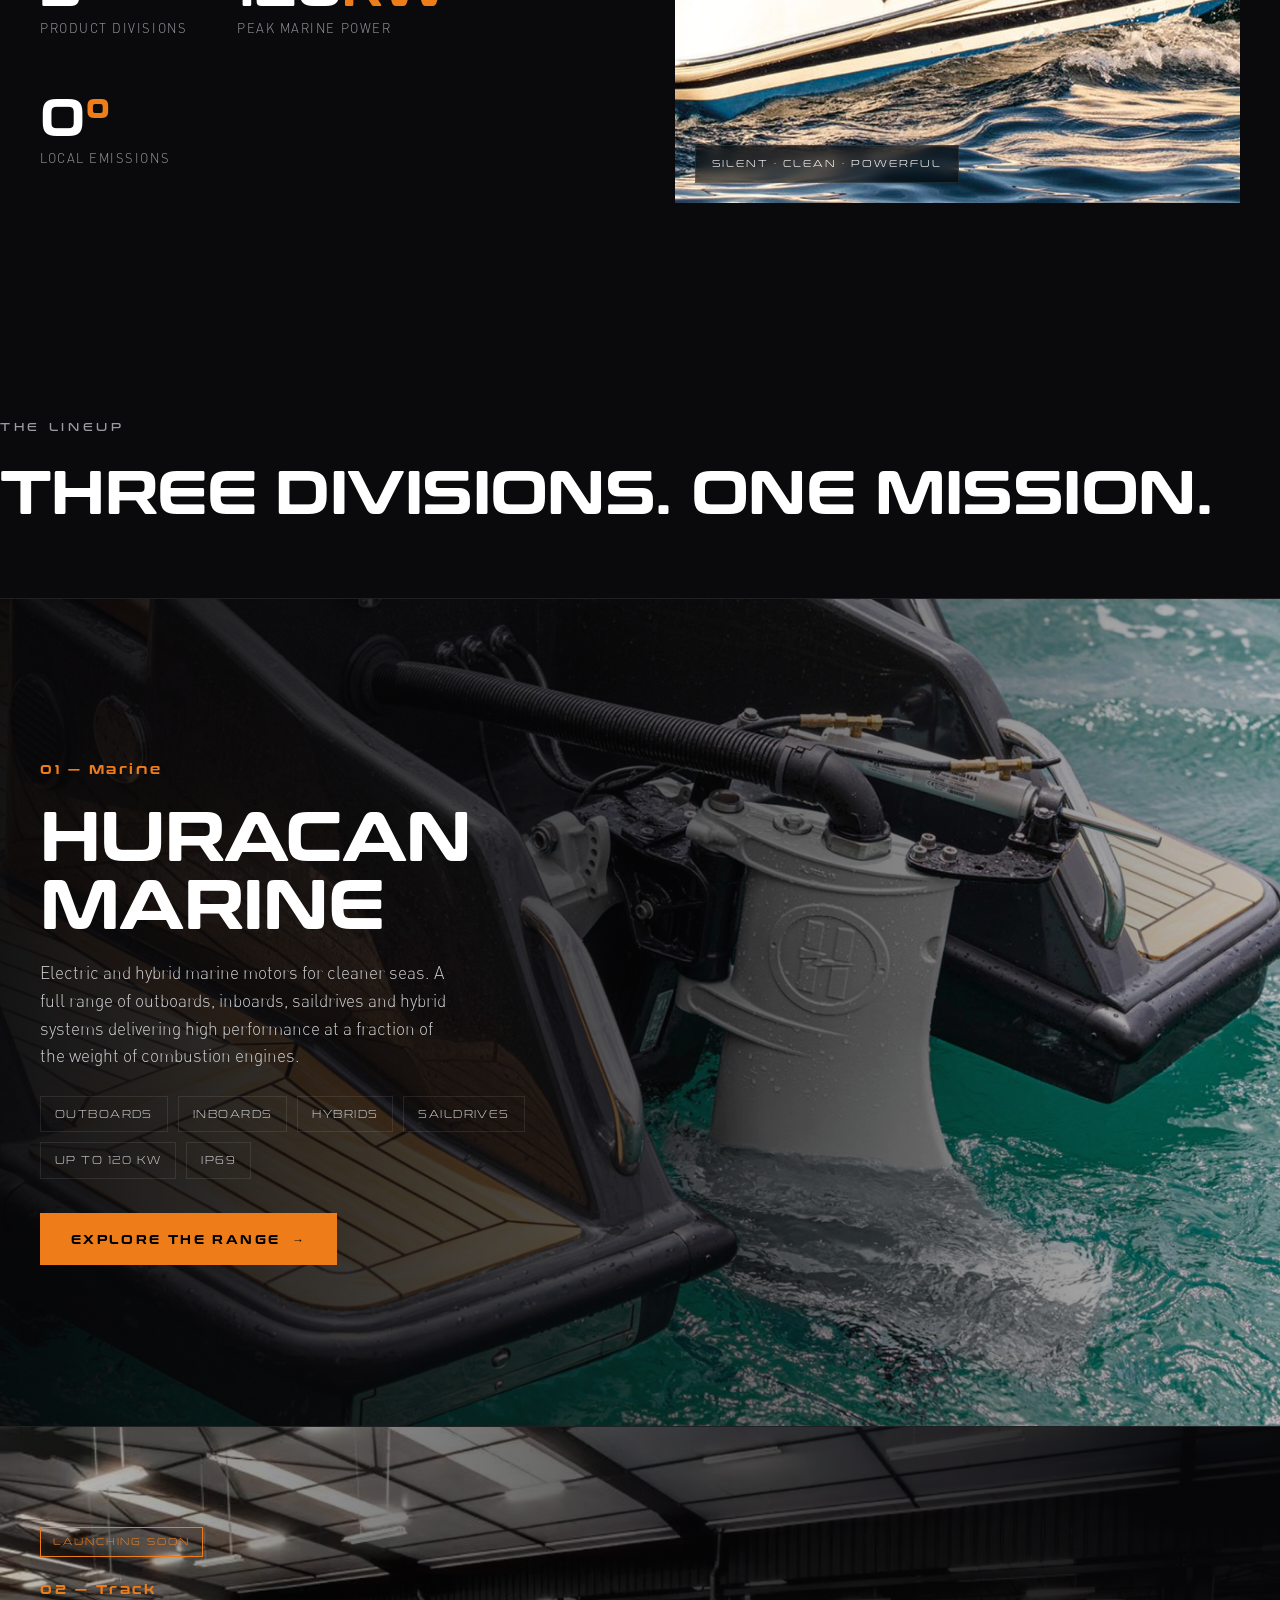
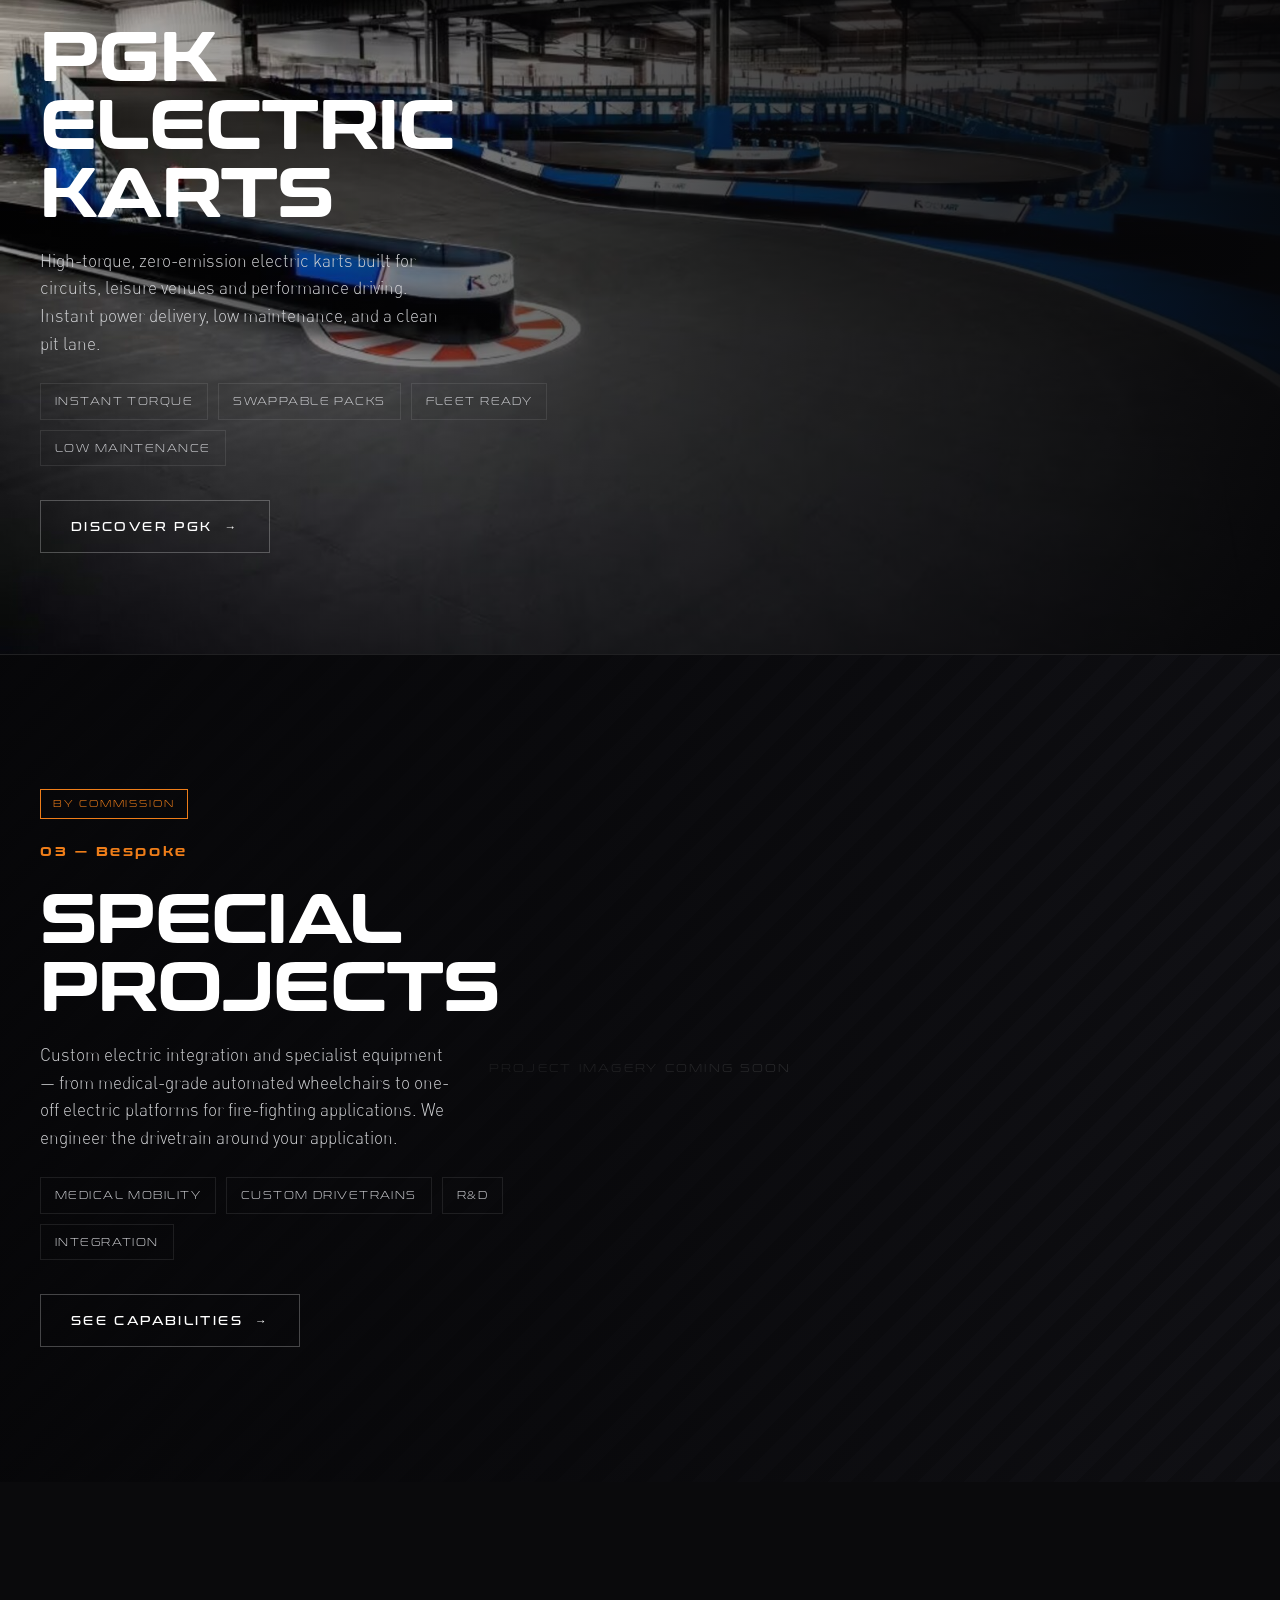
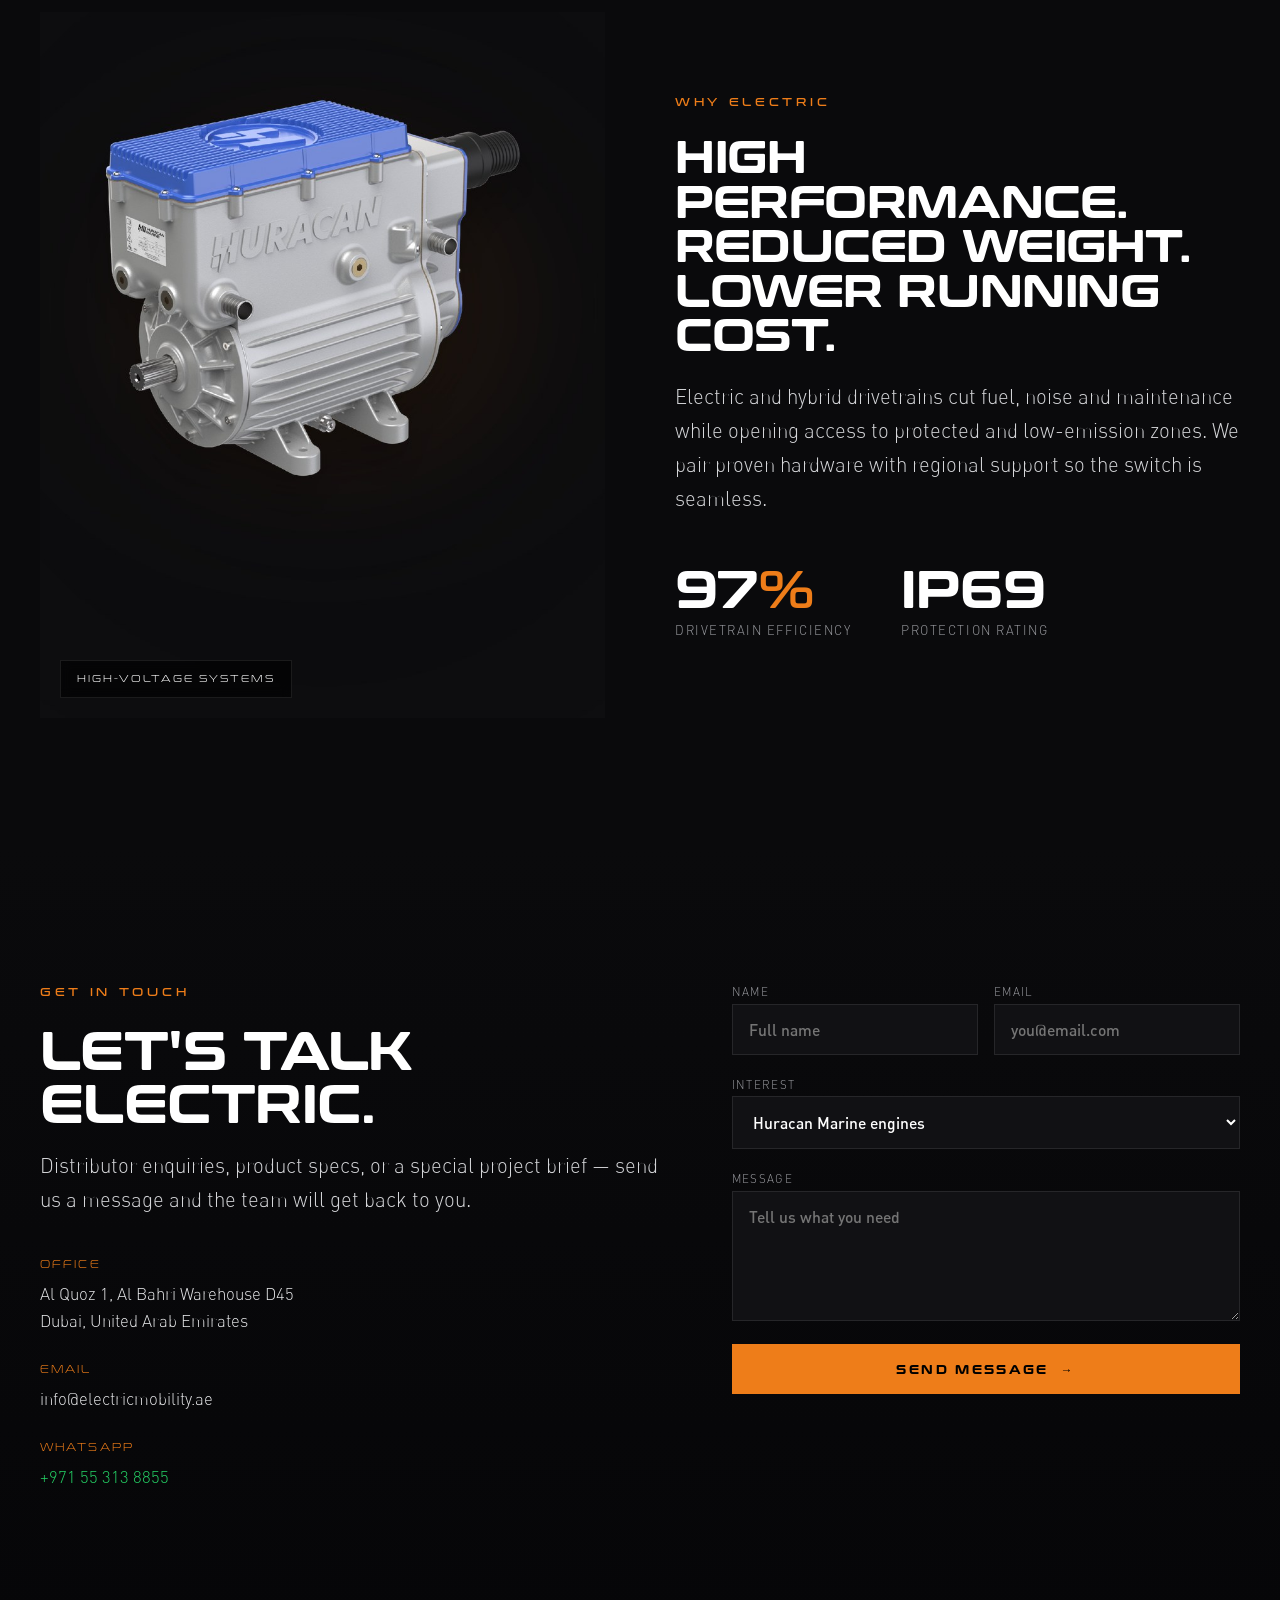
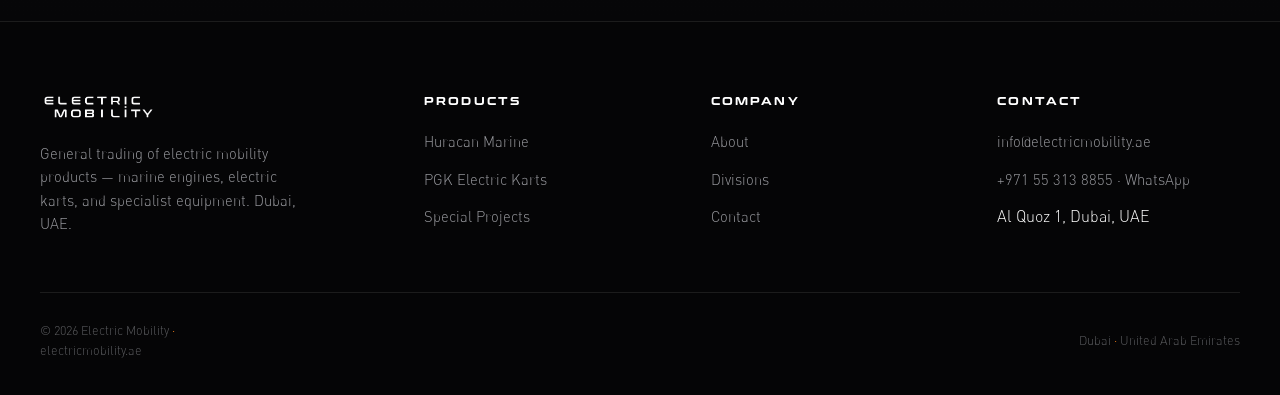
==== commit 2f89c7a2: "Add files via upload" ====
--- a/index.html
+++ b/index.html
@@ -143,7 +143,7 @@
   <div class="wrap">
     <div class="intro-grid">
       <div class="intro-img reveal">
-        <img src="assets/img/hero/lifestyle-02.jpg" alt="Electric propulsion technology">
+        <img src="assets/img/hero/tech-engine.jpg" alt="Huracan electric marine motor">
         <div class="tag">High-voltage systems</div>
       </div>
       <div class="col-txt reveal d2">
